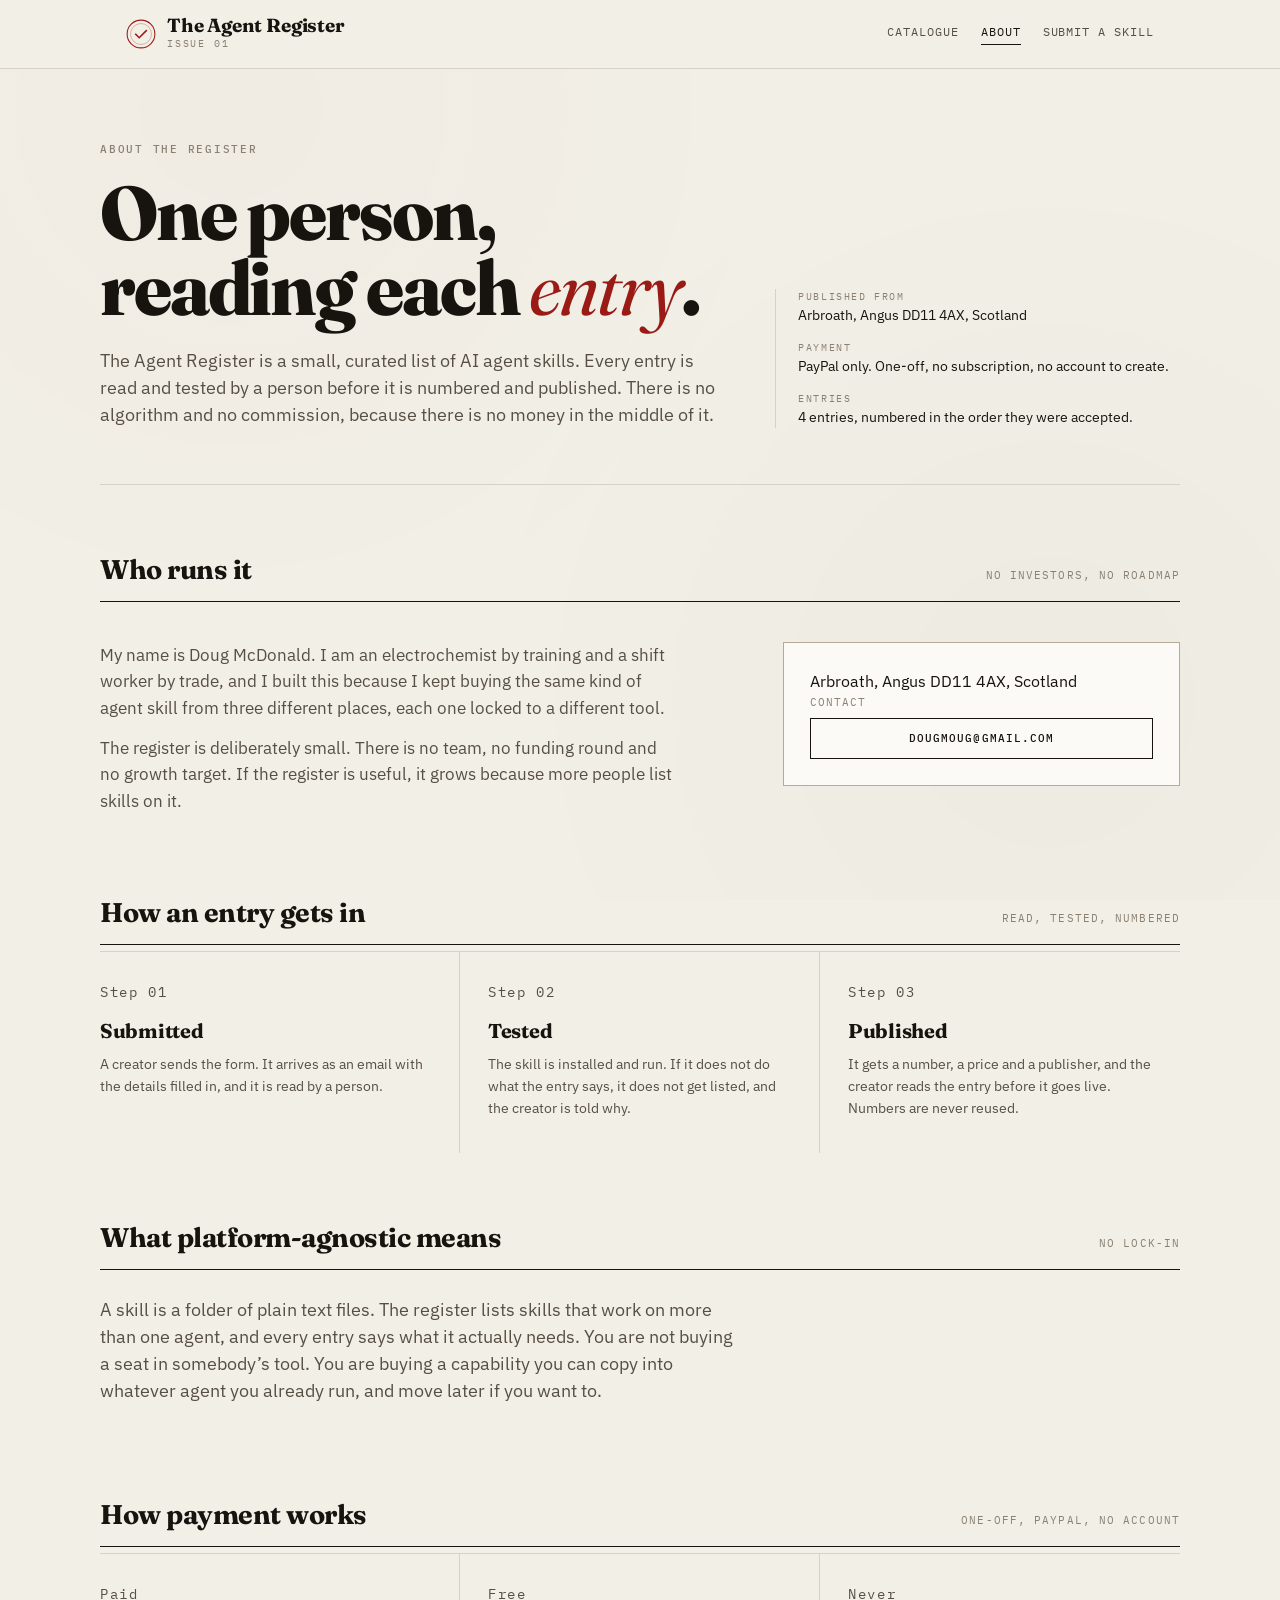
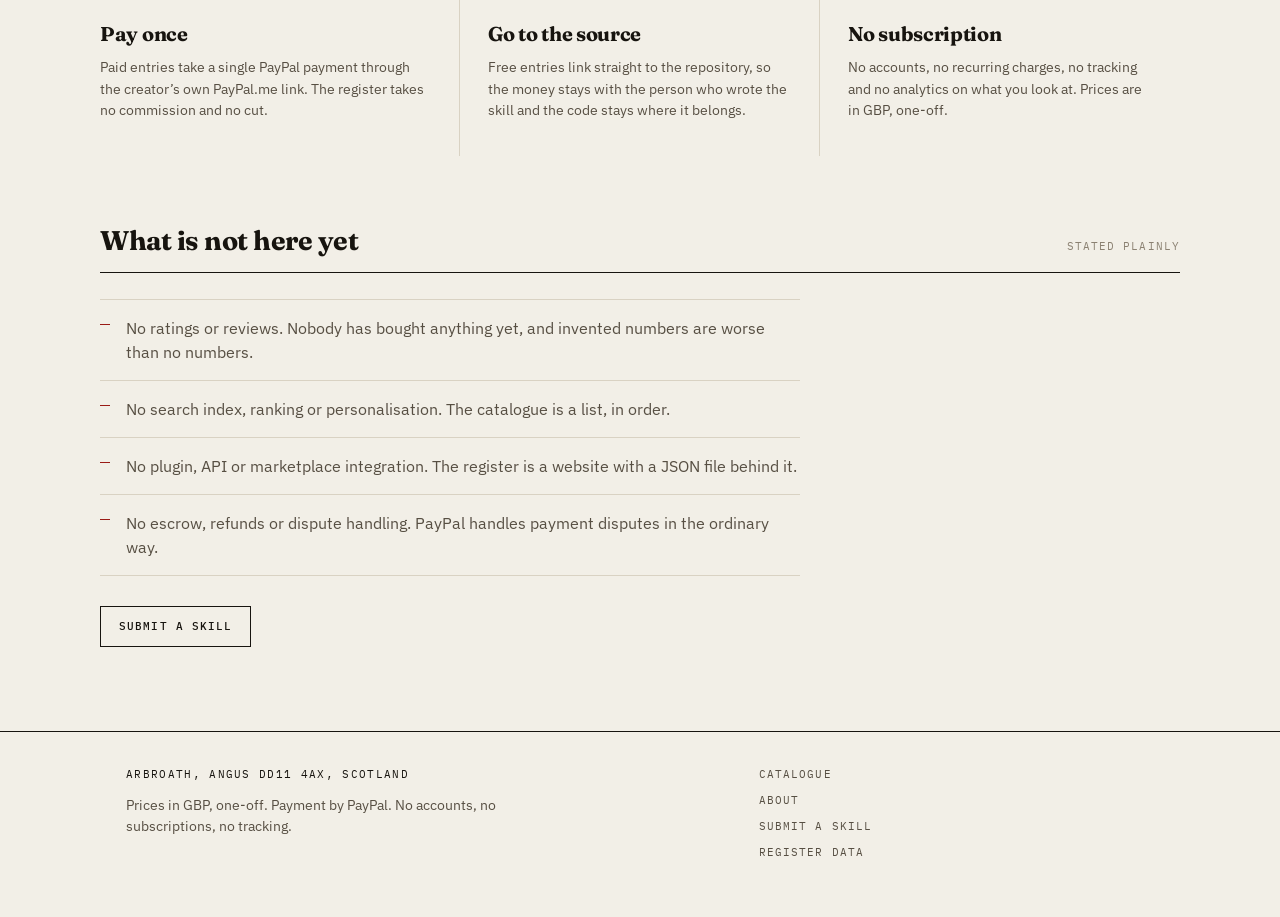
==== about.html @ f07fa133 "Add About page: who runs the register and how an entry gets in The outreach email links to the site," ====
<!DOCTYPE html>
<html lang="en-GB">
<head>
<meta charset="UTF-8">
<meta name="viewport" content="width=device-width, initial-scale=1.0">
<title>About &mdash; The Agent Register</title>
<meta name="description" content="Who runs The Agent Register, how an entry gets listed, and how payment works. Published from Arbroath, Angus.">
<link rel="preconnect" href="https://fonts.googleapis.com">
<link rel="preconnect" href="https://fonts.gstatic.com" crossorigin>
<link rel="stylesheet" href="https://fonts.googleapis.com/css2?family=Fraunces:ital,opsz,wght@0,9..144,400..800;1,9..144,400..800&family=IBM+Plex+Mono:wght@400;500&family=IBM+Plex+Sans:wght@400;500&display=swap">
<link rel="stylesheet" href="styles.css">
</head>
<body>

<header class="masthead">
  <div class="wrap masthead-inner">
    <a class="wordmark" href="index.html">
      <svg class="wordmark-mark" viewBox="0 0 40 40" aria-hidden="true">
        <circle cx="20" cy="20" r="18.5" fill="none" stroke="#9a1b16" stroke-width="1.4"/>
        <circle cx="20" cy="20" r="14" fill="none" stroke="#9a1b16" stroke-width="0.7" opacity="0.55"/>
        <path d="M13 20.4l4.6 4.6L27 15.6" fill="none" stroke="#9a1b16" stroke-width="2.1" stroke-linecap="square"/>
      </svg>
      <span>
        <span class="wordmark-text">The Agent Register</span>
        <span class="wordmark-sub" id="wordmark-issue">Issue 01</span>
      </span>
    </a>
    <nav class="nav" aria-label="Primary">
      <a href="index.html">Catalogue</a>
      <a href="about.html" aria-current="page">About</a>
      <a href="submit.html">Submit a skill</a>
    </nav>
  </div>
</header>

<main>
  <section class="wrap hero">
    <div>
      <p class="eyebrow" style="margin-bottom:18px">About the register</p>
      <h1>One person,<br>reading each <em>entry</em>.</h1>
      <p class="lede">The Agent Register is a small, curated list of AI agent skills. Every entry
        is read and tested by a person before it is numbered and published. There is no
        algorithm and no commission, because there is no money in the middle of it.</p>
    </div>
    <dl class="hero-facts">
      <div class="fact">
        <dt>Published from</dt>
        <dd id="hero-place">Arbroath, Angus DD11 4AX, Scotland</dd>
      </div>
      <div class="fact">
        <dt>Payment</dt>
        <dd>PayPal only. One-off, no subscription, no account to create.</dd>
      </div>
      <div class="fact">
        <dt>Entries</dt>
        <dd id="fact-count">Four entries, numbered in the order they were accepted.</dd>
      </div>
    </dl>
  </section>

  <section class="wrap section">
    <div class="section-head">
      <h2>Who runs it</h2>
      <p class="section-note">No investors, no roadmap</p>
    </div>
    <div class="entry-detail" style="padding-top:34px">
      <div>
        <p class="entry-desc" style="font-size:17px">
          My name is Doug McDonald. I am an electrochemist by training and a shift worker by
          trade, and I built this because I kept buying the same kind of agent skill from three
          different places, each one locked to a different tool.
        </p>
        <p class="entry-desc" style="font-size:17px">
          The register is deliberately small. There is no team, no funding round and no growth
          target. If the register is useful, it grows because more people list skills on it.
        </p>
      </div>
      <div class="buy-box">
        <p class="place" id="about-place">Arbroath, Angus DD11 4AX, Scotland</p>
        <p style="font-family:var(--mono);font-size:10.5px;letter-spacing:.1em;text-transform:uppercase;color:var(--ink-3);margin-bottom:8px">Contact</p>
        <a class="btn" href="mailto:dougmoug@gmail.com">dougmoug@gmail.com</a>
      </div>
    </div>
  </section>

  <section class="wrap section">
    <div class="section-head">
      <h2>How an entry gets in</h2>
      <p class="section-note">Read, tested, numbered</p>
    </div>
    <div class="steps">
      <div class="step">
        <p class="step-n">Step 01</p>
        <h3>Submitted</h3>
        <p>A creator sends the form. It arrives as an email with the details filled in, and it is read by a person.</p>
      </div>
      <div class="step">
        <p class="step-n">Step 02</p>
        <h3>Tested</h3>
        <p>The skill is installed and run. If it does not do what the entry says, it does not get listed, and the creator is told why.</p>
      </div>
      <div class="step">
        <p class="step-n">Step 03</p>
        <h3>Published</h3>
        <p>It gets a number, a price and a publisher, and the creator reads the entry before it goes live. Numbers are never reused.</p>
      </div>
    </div>
  </section>

  <section class="wrap section">
    <div class="section-head">
      <h2>What platform-agnostic means</h2>
      <p class="section-note">No lock-in</p>
    </div>
    <p class="lede" style="margin-top:26px;margin-bottom:26px">
      A skill is a folder of plain text files. The register lists skills that work on more than
      one agent, and every entry says what it actually needs. You are not buying a seat in
      somebody&rsquo;s tool. You are buying a capability you can copy into whatever agent you
      already run, and move later if you want to.
    </p>
  </section>

  <section class="wrap section">
    <div class="section-head">
      <h2>How payment works</h2>
      <p class="section-note">One-off, PayPal, no account</p>
    </div>
    <div class="steps">
      <div class="step">
        <p class="step-n">Paid</p>
        <h3>Pay once</h3>
        <p>Paid entries take a single PayPal payment through the creator&rsquo;s own PayPal.me link. The register takes no commission and no cut.</p>
      </div>
      <div class="step">
        <p class="step-n">Free</p>
        <h3>Go to the source</h3>
        <p>Free entries link straight to the repository, so the money stays with the person who wrote the skill and the code stays where it belongs.</p>
      </div>
      <div class="step">
        <p class="step-n">Never</p>
        <h3>No subscription</h3>
        <p>No accounts, no recurring charges, no tracking and no analytics on what you look at. Prices are in GBP, one-off.</p>
      </div>
    </div>
  </section>

  <section class="wrap section">
    <div class="section-head">
      <h2>What is not here yet</h2>
      <p class="section-note">Stated plainly</p>
    </div>
    <ul class="plain-list">
      <li>No ratings or reviews. Nobody has bought anything yet, and invented numbers are worse than no numbers.</li>
      <li>No search index, ranking or personalisation. The catalogue is a list, in order.</li>
      <li>No plugin, API or marketplace integration. The register is a website with a JSON file behind it.</li>
      <li>No escrow, refunds or dispute handling. PayPal handles payment disputes in the ordinary way.</li>
    </ul>
    <a class="btn" href="submit.html" style="margin-top:30px">Submit a skill</a>
  </section>
</main>

<footer class="colophon">
  <div class="wrap colophon-grid">
    <div>
      <p class="place" id="colophon-place">Arbroath, Angus DD11 4AX, Scotland</p>
      <p id="colophon-note">Prices in GBP, one-off. Payment by PayPal. No accounts, no subscriptions, no tracking.</p>
    </div>
    <div class="colophon-links">
      <a href="index.html">Catalogue</a>
      <a href="about.html">About</a>
      <a href="submit.html">Submit a skill</a>
      <a href="skills.json">Register data</a>
    </div>
  </div>
</footer>

<script>
fetch('skills.json')
  .then(function (response) {
    if (!response.ok) throw new Error('HTTP ' + response.status);
    return response.json();
  })
  .then(function (data) {
    var config = data.marketplace;
    document.documentElement.lang = config.locale;
    var count = (data.skills || []).length;
    ['hero-place', 'about-place', 'colophon-place'].forEach(function (id) {
      var el = document.getElementById(id);
      if (el) el.textContent = config.place;
    });
    var note = document.getElementById('colophon-note');
    if (note) {
      note.textContent = 'Prices in ' + config.currency + ', one-off. Payment by PayPal. ' +
        'No accounts, no subscriptions, no tracking.';
    }
    var issue = document.getElementById('wordmark-issue');
    if (issue && config.issue) issue.textContent = config.issue;
    var fact = document.getElementById('fact-count');
    if (fact) {
      fact.textContent = count + (count === 1 ? ' entry, ' : ' entries, ') +
        'numbered in the order they were accepted.';
    }
  })
  .catch(function (err) { console.error(err); });
</script>
</body>
</html>
---- styles.css ----
:root {
  --paper: #f2efe7;
  --paper-raised: #fbfaf6;
  --ink: #17140f;
  --ink-2: #574f43;
  --ink-3: #8b8172;
  --rule: #d9d2c3;
  --rule-strong: #b4aa97;
  --seal: #9a1b16;
  --seal-2: #781310;
  --seal-wash: rgba(154, 27, 22, 0.07);
  --serif: "Fraunces", "Iowan Old Style", Georgia, "Times New Roman", serif;
  --sans: "IBM Plex Sans", system-ui, -apple-system, sans-serif;
  --mono: "IBM Plex Mono", ui-monospace, "Cascadia Mono", Consolas, monospace;
  --wrap: 1080px;
  --gutter: 26px;
  --ease: cubic-bezier(0.2, 0.7, 0.3, 1);
}

* { box-sizing: border-box; margin: 0; padding: 0; }

html { -webkit-text-size-adjust: 100%; }

body {
  font-family: var(--sans);
  background: var(--paper);
  color: var(--ink);
  line-height: 1.55;
  font-size: 16px;
  -webkit-font-smoothing: antialiased;
}

/* Paper grain — a single fixed layer, no images. */
body::before {
  content: "";
  position: fixed;
  inset: 0;
  pointer-events: none;
  z-index: 0;
  opacity: 0.5;
  background:
    radial-gradient(circle at 18% 12%, rgba(154, 27, 22, 0.035), transparent 42%),
    radial-gradient(circle at 82% 78%, rgba(23, 20, 15, 0.04), transparent 46%);
}

.wrap {
  position: relative;
  z-index: 1;
  max-width: var(--wrap);
  margin: 0 auto;
  padding: 0 var(--gutter);
}

a { color: var(--seal); }
a:hover { color: var(--seal-2); }

::selection { background: var(--seal); color: var(--paper-raised); }

:focus-visible {
  outline: 2px solid var(--seal);
  outline-offset: 3px;
}

/* ---------- Type primitives ---------- */

.eyebrow {
  font-family: var(--mono);
  font-size: 11px;
  font-weight: 500;
  letter-spacing: 0.16em;
  text-transform: uppercase;
  color: var(--ink-3);
}

.serif {
  font-family: var(--serif);
  font-variation-settings: "SOFT" 0, "WONK" 1;
  font-optical-sizing: auto;
  letter-spacing: -0.015em;
}

.lede {
  font-size: 18px;
  line-height: 1.5;
  color: var(--ink-2);
  max-width: 58ch;
}

/* ---------- Masthead ---------- */

.masthead {
  border-bottom: 1px solid var(--rule);
  background: var(--paper);
  position: sticky;
  top: 0;
  z-index: 20;
  backdrop-filter: saturate(140%) blur(6px);
}

.masthead-inner {
  display: flex;
  align-items: center;
  justify-content: space-between;
  gap: 20px;
  min-height: 68px;
  flex-wrap: wrap;
}

.wordmark {
  display: flex;
  align-items: center;
  gap: 11px;
  text-decoration: none;
  color: var(--ink);
}

.wordmark:hover { color: var(--ink); }

.wordmark-mark {
  width: 30px;
  height: 30px;
  flex: none;
  display: block;
}

.wordmark-text {
  font-family: var(--serif);
  font-variation-settings: "SOFT" 0, "WONK" 1;
  font-weight: 700;
  font-size: 19px;
  letter-spacing: -0.01em;
  line-height: 1.05;
  display: block;
}

.wordmark-sub {
  font-family: var(--mono);
  font-size: 10px;
  letter-spacing: 0.18em;
  text-transform: uppercase;
  color: var(--ink-3);
  display: block;
}

.nav {
  display: flex;
  align-items: center;
  gap: 22px;
  font-family: var(--mono);
  font-size: 12px;
  letter-spacing: 0.08em;
  text-transform: uppercase;
}

.nav a {
  color: var(--ink-2);
  text-decoration: none;
  padding-bottom: 2px;
  border-bottom: 1px solid transparent;
}

.nav a:hover { color: var(--seal); border-bottom-color: var(--seal); }
.nav a[aria-current="page"] { color: var(--ink); border-bottom-color: var(--ink); }

/* ---------- Hero ---------- */

.hero {
  padding: 72px 0 56px;
  border-bottom: 1px solid var(--rule);
  display: grid;
  grid-template-columns: minmax(0, 1.55fr) minmax(0, 1fr);
  gap: 48px;
  align-items: end;
}

.hero h1 {
  font-family: var(--serif);
  font-variation-settings: "SOFT" 0, "WONK" 1;
  font-weight: 800;
  font-size: clamp(40px, 6.4vw, 76px);
  line-height: 0.98;
  letter-spacing: -0.028em;
  margin-bottom: 22px;
}

.hero h1 em {
  font-style: italic;
  font-weight: 400;
  color: var(--seal);
}

.hero .lede { margin-bottom: 0; }

.hero-facts {
  border-left: 1px solid var(--rule);
  padding-left: 22px;
  display: grid;
  gap: 14px;
}

.fact dt {
  font-family: var(--mono);
  font-size: 10px;
  letter-spacing: 0.16em;
  text-transform: uppercase;
  color: var(--ink-3);
  margin-bottom: 2px;
}

.fact dd {
  font-size: 14px;
  color: var(--ink);
  line-height: 1.4;
}

/* ---------- Section headings ---------- */

.section-head {
  display: flex;
  align-items: baseline;
  justify-content: space-between;
  gap: 20px;
  flex-wrap: wrap;
  border-bottom: 1px solid var(--ink);
  padding-bottom: 10px;
  margin-bottom: 6px;
}

.section-head h2 {
  font-family: var(--serif);
  font-variation-settings: "SOFT" 0, "WONK" 1;
  font-weight: 700;
  font-size: 27px;
  letter-spacing: -0.018em;
}

.section-note {
  font-family: var(--mono);
  font-size: 11px;
  letter-spacing: 0.1em;
  text-transform: uppercase;
  color: var(--ink-3);
}

.section { padding: 64px 0 0; }

/* ---------- Controls ---------- */

.controls {
  display: flex;
  gap: 18px;
  align-items: center;
  justify-content: space-between;
  flex-wrap: wrap;
  padding: 22px 0 26px;
  border-bottom: 1px solid var(--rule);
}

.search {
  flex: 1 1 260px;
  max-width: 340px;
  display: flex;
  align-items: center;
  gap: 10px;
  border-bottom: 1px solid var(--rule-strong);
  padding-bottom: 6px;
}

.search input {
  flex: 1;
  border: none;
  background: none;
  font-family: var(--sans);
  font-size: 15px;
  color: var(--ink);
  padding: 0;
}

.search input:focus { outline: none; }
.search input::placeholder { color: var(--ink-3); }

.search-mark {
  width: 15px;
  height: 15px;
  flex: none;
  color: var(--ink-3);
  display: block;
}

.filters {
  display: flex;
  gap: 8px;
  flex-wrap: wrap;
}

.filter {
  font-family: var(--mono);
  font-size: 11px;
  letter-spacing: 0.08em;
  text-transform: uppercase;
  padding: 6px 12px;
  border: 1px solid var(--rule-strong);
  border-radius: 999px;
  background: none;
  color: var(--ink-2);
  cursor: pointer;
  transition: color 0.16s var(--ease), border-color 0.16s var(--ease), background 0.16s var(--ease);
}

.filter:hover { border-color: var(--ink); color: var(--ink); }

.filter[aria-pressed="true"] {
  background: var(--ink);
  border-color: var(--ink);
  color: var(--paper-raised);
}

/* ---------- Catalogue entries ---------- */

.entry {
  display: grid;
  grid-template-columns: 76px minmax(0, 1fr) 200px;
  gap: 26px;
  padding: 30px 0 32px;
  border-bottom: 1px solid var(--rule);
  position: relative;
  animation: rise 0.5s var(--ease) both;
}

.entry::before {
  content: "";
  position: absolute;
  left: 0;
  right: 0;
  top: -1px;
  height: 1px;
  background: var(--seal);
  transform: scaleX(0);
  transform-origin: left;
  transition: transform 0.4s var(--ease);
}

.entry:hover::before { transform: scaleX(1); }

@keyframes rise {
  from { opacity: 0; transform: translateY(9px); }
  to { opacity: 1; transform: none; }
}

@media (prefers-reduced-motion: reduce) {
  .entry { animation: none; }
  .entry::before { transition: none; }
}

.entry-no {
  font-family: var(--mono);
  font-size: 11px;
  letter-spacing: 0.1em;
  color: var(--ink-3);
  padding-top: 7px;
}

.entry-name {
  font-family: var(--serif);
  font-variation-settings: "SOFT" 0, "WONK" 1;
  font-weight: 700;
  font-size: 29px;
  line-height: 1.1;
  letter-spacing: -0.02em;
  margin-bottom: 10px;
}

.entry-name a {
  color: var(--ink);
  text-decoration: none;
}

.entry-name a:hover { color: var(--seal); }

.entry-desc {
  font-size: 15px;
  color: var(--ink-2);
  max-width: 62ch;
  margin-bottom: 14px;
}

.entry-meta {
  display: flex;
  flex-wrap: wrap;
  gap: 8px 16px;
  font-family: var(--mono);
  font-size: 10.5px;
  letter-spacing: 0.1em;
  text-transform: uppercase;
  color: var(--ink-3);
  align-items: center;
}

.entry-meta .sep { color: var(--rule-strong); }

.verified {
  color: var(--seal);
  font-weight: 600;
  display: inline-flex;
  align-items: center;
  gap: 5px;
}

.verified-mark { width: 11px; height: 11px; display: block; }

.entry-buy {
  display: flex;
  flex-direction: column;
  align-items: flex-end;
  justify-content: flex-start;
  gap: 12px;
  text-align: right;
  padding-top: 4px;
}

.price {
  font-family: var(--mono);
  font-size: 21px;
  font-weight: 500;
  letter-spacing: -0.01em;
  color: var(--ink);
}

.price-free {
  font-size: 15px;
  color: var(--ink-2);
  padding-top: 4px;
}

/* ---------- Buttons ---------- */

.btn {
  display: inline-block;
  font-family: var(--mono);
  font-size: 11px;
  letter-spacing: 0.1em;
  text-transform: uppercase;
  font-weight: 500;
  padding: 11px 18px;
  border: 1px solid var(--ink);
  text-decoration: none;
  color: var(--ink);
  background: none;
  cursor: pointer;
  transition: background 0.18s var(--ease), color 0.18s var(--ease), border-color 0.18s var(--ease);
  white-space: nowrap;
}

.btn:hover { background: var(--ink); color: var(--paper-raised); }

.btn-paypal {
  background: var(--seal);
  border-color: var(--seal);
  color: var(--paper-raised);
}

.btn-paypal:hover { background: var(--seal-2); border-color: var(--seal-2); color: var(--paper-raised); }

.btn[aria-disabled="true"] {
  border-color: var(--rule-strong);
  color: var(--ink-3);
  cursor: default;
  background: none;
}

.btn[aria-disabled="true"]:hover { background: none; color: var(--ink-3); }

/* ---------- How it works ---------- */

.steps {
  display: grid;
  grid-template-columns: repeat(3, minmax(0, 1fr));
  gap: 0;
  border-top: 1px solid var(--rule);
}

.step {
  padding: 30px 28px 34px 0;
  border-right: 1px solid var(--rule);
}

.step:last-child { border-right: none; }
.step:not(:first-child) { padding-left: 28px; }

.step-n {
  font-family: var(--mono);
  font-size: 11px;
  color: var(--seal);
  letter-spacing: 0.12em;
  margin-bottom: 12px;
}

.step h3 {
  font-family: var(--serif);
  font-variation-settings: "SOFT" 0, "WONK" 1;
  font-weight: 700;
  font-size: 20px;
  letter-spacing: -0.015em;
  margin-bottom: 8px;
}

.step p { font-size: 14px; color: var(--ink-2); }

/* ---------- Colophon ---------- */

.colophon {
  margin-top: 84px;
  border-top: 1px solid var(--ink);
  padding: 34px 0 56px;
}

.colophon-grid {
  display: grid;
  grid-template-columns: minmax(0, 1.5fr) minmax(0, 1fr);
  gap: 40px;
}

.colophon p {
  font-size: 13.5px;
  color: var(--ink-2);
  max-width: 52ch;
}

.colophon .place {
  font-family: var(--mono);
  font-size: 11px;
  letter-spacing: 0.12em;
  text-transform: uppercase;
  color: var(--ink);
  margin-bottom: 12px;
}

.colophon-links {
  font-family: var(--mono);
  font-size: 11px;
  letter-spacing: 0.1em;
  text-transform: uppercase;
  display: grid;
  gap: 9px;
  align-content: start;
}

.colophon-links a { color: var(--ink-2); text-decoration: none; }
.colophon-links a:hover { color: var(--seal); }

/* ---------- Detail page ---------- */

.entry-detail {
  padding: 56px 0 0;
  display: grid;
  grid-template-columns: minmax(0, 1.6fr) minmax(0, 1fr);
  gap: 48px;
  align-items: start;
}

.entry-detail h1 {
  font-family: var(--serif);
  font-variation-settings: "SOFT" 0, "WONK" 1;
  font-weight: 800;
  font-size: clamp(36px, 5.4vw, 62px);
  line-height: 1;
  letter-spacing: -0.028em;
  margin: 10px 0 20px;
}

.entry-detail .entry-desc { font-size: 17px; max-width: 58ch; }

.buy-box {
  border: 1px solid var(--rule-strong);
  background: var(--paper-raised);
  padding: 26px;
}

.buy-box .price { font-size: 34px; margin-bottom: 4px; }

.buy-box-note {
  font-family: var(--mono);
  font-size: 10.5px;
  letter-spacing: 0.08em;
  text-transform: uppercase;
  color: var(--ink-3);
  margin-bottom: 18px;
}

.buy-box .btn { display: block; text-align: center; }

.back {
  display: inline-block;
  margin-top: 30px;
  font-family: var(--mono);
  font-size: 11px;
  letter-spacing: 0.1em;
  text-transform: uppercase;
  color: var(--ink-2);
  text-decoration: none;
}

.back:hover { color: var(--seal); }

/* ---------- Specification sheet ---------- */

.spec {
  margin-top: 58px;
  border-top: 1px solid var(--ink);
}

.spec-row {
  display: grid;
  grid-template-columns: 200px minmax(0, 1fr);
  gap: 24px;
  padding: 15px 0;
  border-bottom: 1px solid var(--rule);
  align-items: baseline;
}

.spec-row dt {
  font-family: var(--mono);
  font-size: 10.5px;
  letter-spacing: 0.12em;
  text-transform: uppercase;
  color: var(--ink-3);
}

.spec-row dd { font-size: 15px; color: var(--ink); }

.spec-row dd .verified { font-size: 15px; }

/* ---------- Install steps ---------- */

.install { margin-top: 58px; }

.install ol { list-style: none; counter-reset: step; }

.install li {
  counter-increment: step;
  display: grid;
  grid-template-columns: 48px minmax(0, 1fr);
  gap: 18px;
  padding: 17px 0;
  border-bottom: 1px solid var(--rule);
  font-size: 15px;
  color: var(--ink-2);
  align-items: baseline;
}

.install li::before {
  content: "0" counter(step);
  font-family: var(--mono);
  font-size: 11px;
  letter-spacing: 0.1em;
  color: var(--seal);
}

.install li strong { color: var(--ink); font-weight: 500; }

/* ---------- Two column form layout ---------- */

.submit-grid {
  display: grid;
  grid-template-columns: minmax(0, 1fr) minmax(0, 300px);
  gap: 52px;
  align-items: start;
}

.submit-aside { padding-top: 34px; }

.submit-aside h3 {
  font-family: var(--serif);
  font-variation-settings: "SOFT" 0, "WONK" 1;
  font-weight: 700;
  font-size: 19px;
  letter-spacing: -0.015em;
  margin-bottom: 14px;
}

.submit-aside p {
  font-size: 14px;
  color: var(--ink-2);
  margin-bottom: 14px;
}

.submit-aside .aside-note {
  font-family: var(--mono);
  font-size: 10.5px;
  letter-spacing: 0.1em;
  text-transform: uppercase;
  color: var(--ink-3);
  border-top: 1px solid var(--rule);
  padding-top: 14px;
}

.notice {
  font-family: var(--mono);
  font-size: 12px;
  line-height: 1.7;
  color: var(--ink-2);
  border-left: 2px solid var(--seal);
  padding: 4px 0 4px 16px;
  margin-bottom: 30px;
}

/* ---------- Forms ---------- */

.form {
  border: 1px solid var(--rule-strong);
  background: var(--paper-raised);
  padding: 30px;
}

.form label {
  display: block;
  font-family: var(--mono);
  font-size: 10.5px;
  letter-spacing: 0.12em;
  text-transform: uppercase;
  color: var(--ink-2);
  margin-bottom: 7px;
}

.form input,
.form textarea,
.form select {
  width: 100%;
  padding: 11px 12px;
  font-family: var(--sans);
  font-size: 15px;
  color: var(--ink);
  background: var(--paper);
  border: 1px solid var(--rule-strong);
  border-radius: 0;
  margin-bottom: 20px;
}

.form input:focus,
.form textarea:focus,
.form select:focus {
  outline: none;
  border-color: var(--seal);
}

.form textarea { min-height: 96px; resize: vertical; }

.form .btn { width: 100%; }

.form-hint {
  font-family: var(--mono);
  font-size: 10.5px;
  color: var(--ink-3);
  margin-top: -14px;
  margin-bottom: 20px;
}

.form-status {
  font-family: var(--mono);
  font-size: 12px;
  margin-top: 16px;
  min-height: 18px;
}

.form-status.error { color: var(--seal); }
.form-status.ok { color: #2c6b3f; }

/* ---------- Empty state ---------- */

.empty {
  padding: 56px 0;
  font-family: var(--mono);
  font-size: 12px;
  letter-spacing: 0.1em;
  text-transform: uppercase;
  color: var(--ink-3);
}

.plain-list {
  list-style: none;
  margin-top: 26px;
  max-width: 70ch;
}

.plain-list li {
  position: relative;
  padding: 16px 0 16px 26px;
  border-bottom: 1px solid var(--rule);
  font-size: 15.5px;
  color: var(--ink-2);
}

.plain-list li::before {
  content: "";
  position: absolute;
  left: 0;
  top: 24px;
  width: 10px;
  height: 1px;
  background: var(--seal);
}

.plain-list li:first-child { border-top: 1px solid var(--rule); }

.load-error {
  padding: 30px 0;
  font-size: 15px;
  color: var(--seal);
}

.load-error code {
  font-family: var(--mono);
  font-size: 13px;
  background: var(--seal-wash);
  padding: 2px 6px;
}

/* ---------- Narrow ---------- */

@media (max-width: 820px) {
  .hero,
  .entry-detail,
  .colophon-grid,
  .submit-grid { grid-template-columns: minmax(0, 1fr); gap: 30px; }
  .spec-row { grid-template-columns: minmax(0, 1fr); gap: 4px; }
  .submit-aside { padding-top: 0; }
  .hero { padding: 48px 0 40px; }
  .hero-facts { border-left: none; border-top: 1px solid var(--rule); padding-left: 0; padding-top: 20px; }
  .entry { grid-template-columns: 54px minmax(0, 1fr); gap: 16px; }
  .entry-buy { grid-column: 2; flex-direction: row; align-items: center; gap: 16px; text-align: left; }
  .steps { grid-template-columns: minmax(0, 1fr); }
  .step { border-right: none; border-bottom: 1px solid var(--rule); padding: 24px 0; }
  .step:not(:first-child) { padding-left: 0; }
  .step:last-child { border-bottom: none; }
  .nav { gap: 16px; font-size: 11px; }
}
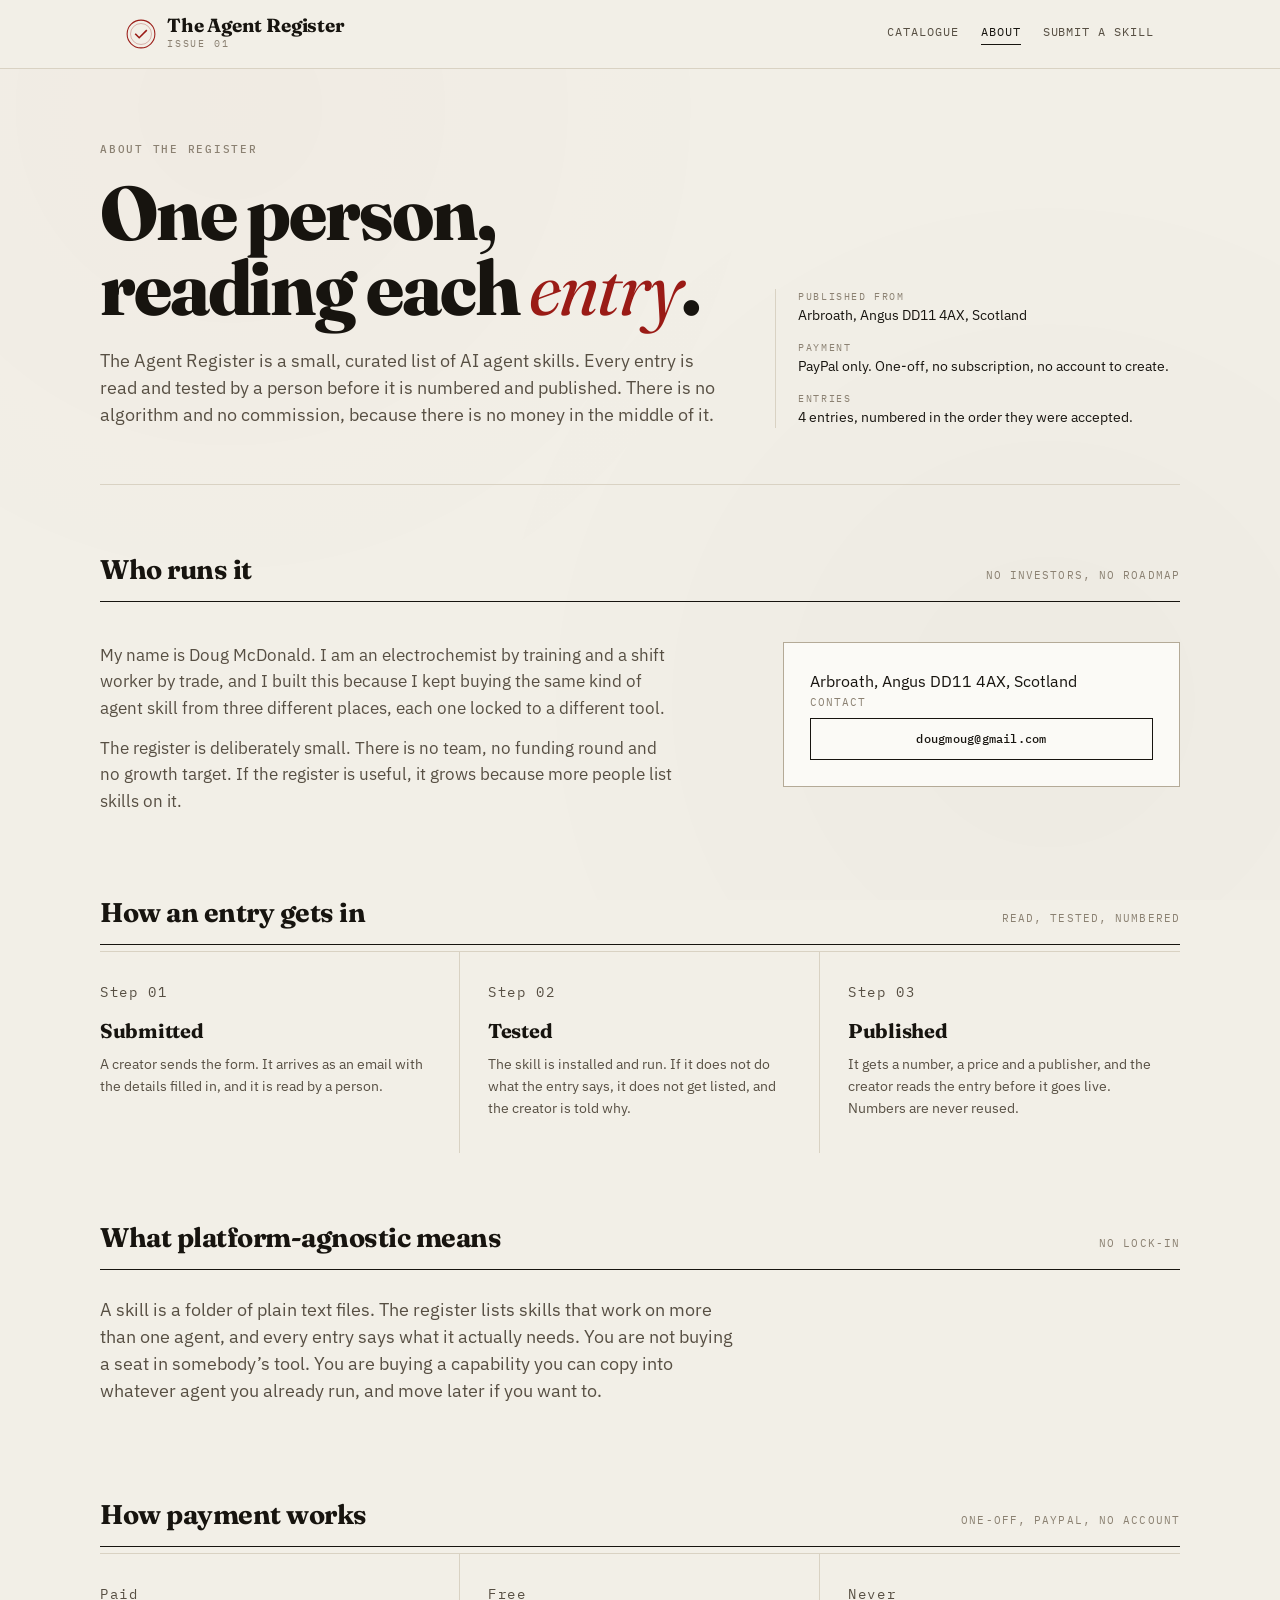
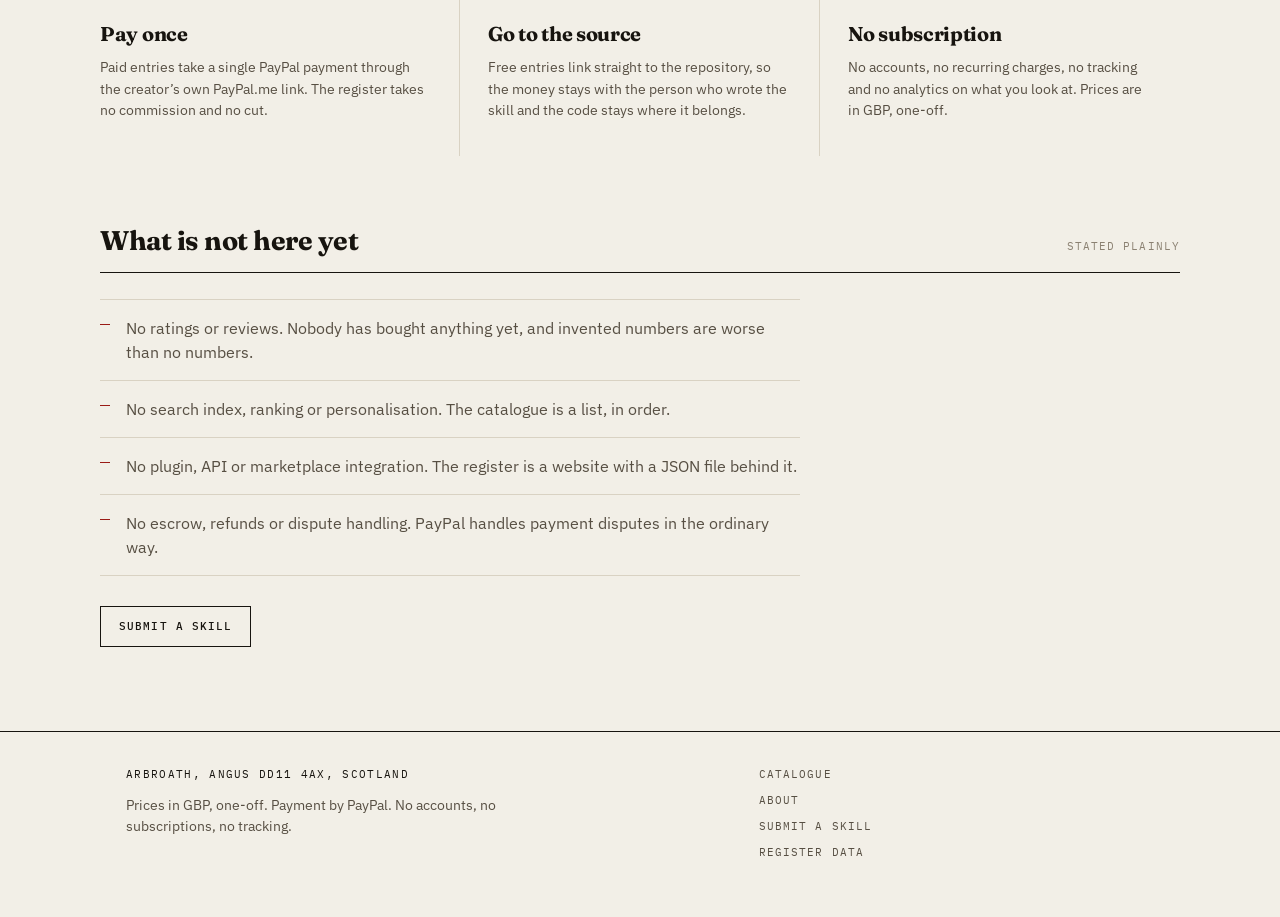
==== commit 3f09b9af: "Stop the CSS shouting the contact email address text-transform: uppercase was rendering the contact " ====
--- a/about.html
+++ b/about.html
@@ -78,7 +78,7 @@
       <div class="buy-box">
         <p class="place" id="about-place">Arbroath, Angus DD11 4AX, Scotland</p>
         <p style="font-family:var(--mono);font-size:10.5px;letter-spacing:.1em;text-transform:uppercase;color:var(--ink-3);margin-bottom:8px">Contact</p>
-        <a class="btn" href="mailto:dougmoug@gmail.com">dougmoug@gmail.com</a>
+        <a class="btn btn-plain" href="mailto:dougmoug@gmail.com">dougmoug@gmail.com</a>
       </div>
     </div>
   </section>
--- a/styles.css
+++ b/styles.css
@@ -470,6 +470,13 @@
 
 .btn[aria-disabled="true"]:hover { background: none; color: var(--ink-3); }
 
+/* An email address must never be shouted. */
+.btn-plain {
+  text-transform: none;
+  letter-spacing: 0.02em;
+  font-size: 12px;
+}
+
 /* ---------- How it works ---------- */
 
 .steps {
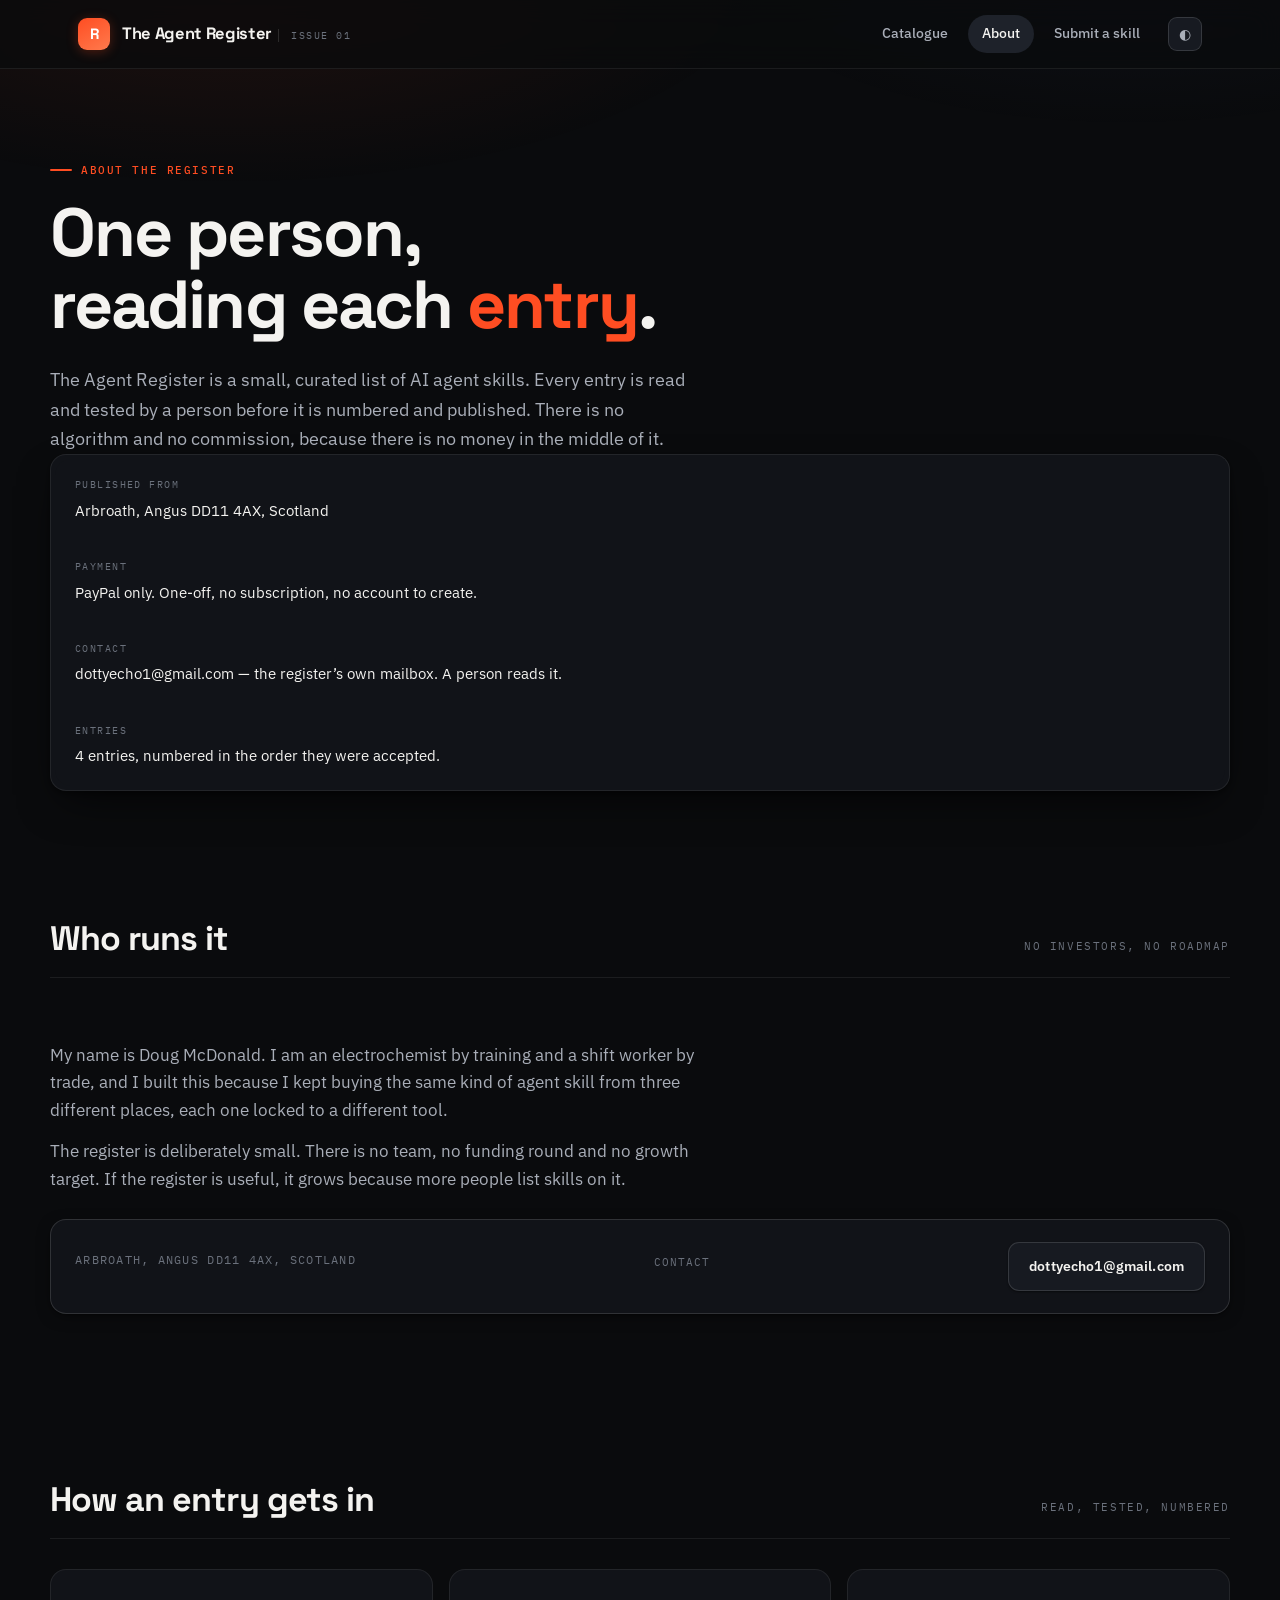
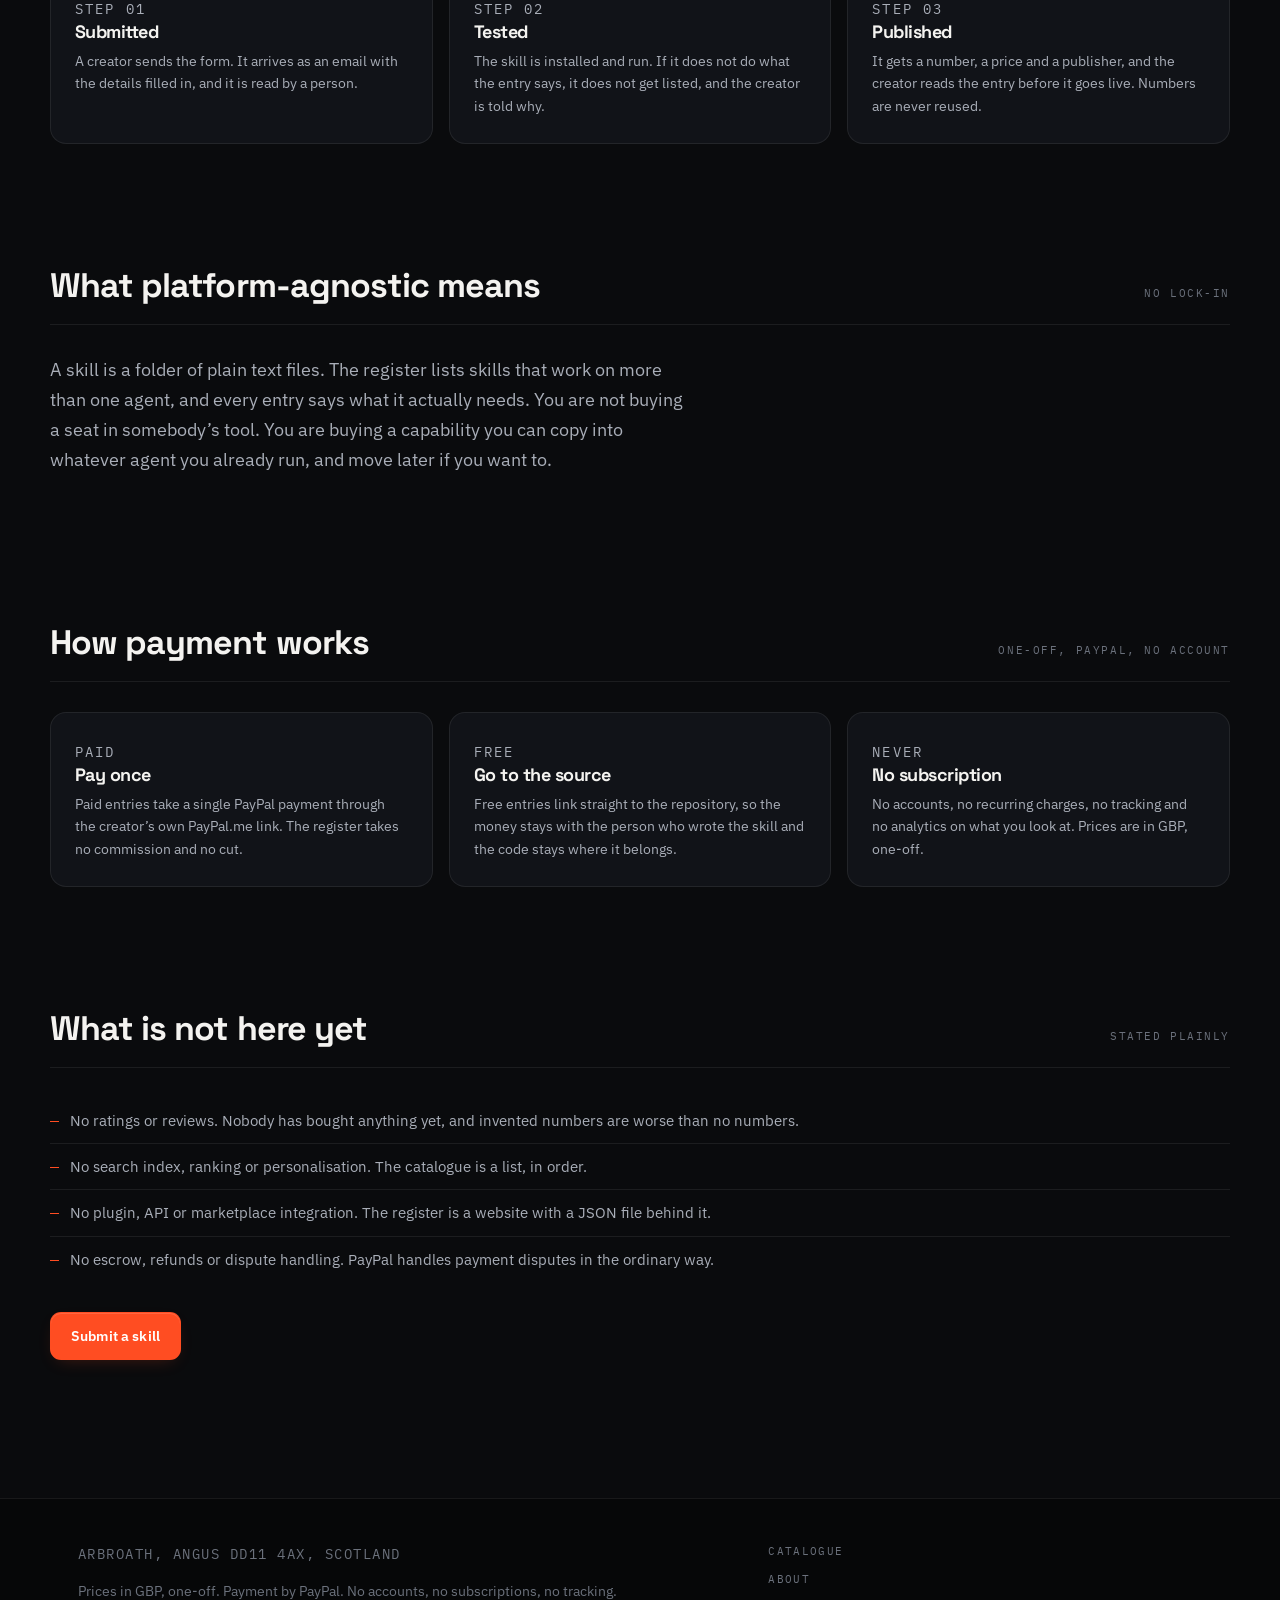
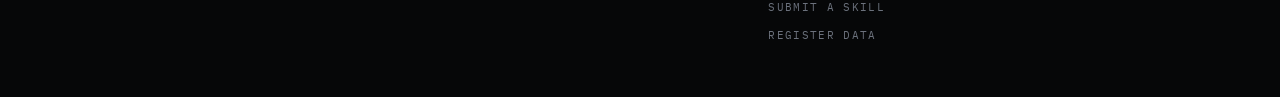
==== commit f518f84b: "Rebuild the register: dark chassis, and make "premium and proved" true The site read as a 1995 print" ====
--- a/about.html
+++ b/about.html
@@ -7,19 +7,29 @@
 <meta name="description" content="Who runs The Agent Register, how an entry gets listed, and how payment works. Published from Arbroath, Angus.">
 <link rel="preconnect" href="https://fonts.googleapis.com">
 <link rel="preconnect" href="https://fonts.gstatic.com" crossorigin>
-<link rel="stylesheet" href="https://fonts.googleapis.com/css2?family=Fraunces:ital,opsz,wght@0,9..144,400..800;1,9..144,400..800&family=IBM+Plex+Mono:wght@400;500&family=IBM+Plex+Sans:wght@400;500&display=swap">
+<link rel="stylesheet" href="https://fonts.googleapis.com/css2?family=Space+Grotesk:wght@500;600;700&family=IBM+Plex+Mono:wght@400;500&family=IBM+Plex+Sans:wght@400;500;600&display=swap">
 <link rel="stylesheet" href="styles.css">
+<script>
+  // Dark is the register's chassis, not a preference to be negotiated. An earlier
+  // version deferred to prefers-color-scheme and rendered light on any machine set
+  // to light - which produced the generic light SaaS look this design exists to
+  // avoid. The toggle is how you choose light; the default is not up for vote.
+  (function () {
+    try {
+      if (localStorage.getItem('register-theme') === 'light') {
+        document.documentElement.setAttribute('data-theme', 'light');
+      }
+    } catch (e) { /* private mode - dark is the default anyway */ }
+  })();
+</script>
+<script src="theme.js" defer></script>
 </head>
 <body>
 
 <header class="masthead">
   <div class="wrap masthead-inner">
     <a class="wordmark" href="index.html">
-      <svg class="wordmark-mark" viewBox="0 0 40 40" aria-hidden="true">
-        <circle cx="20" cy="20" r="18.5" fill="none" stroke="#9a1b16" stroke-width="1.4"/>
-        <circle cx="20" cy="20" r="14" fill="none" stroke="#9a1b16" stroke-width="0.7" opacity="0.55"/>
-        <path d="M13 20.4l4.6 4.6L27 15.6" fill="none" stroke="#9a1b16" stroke-width="2.1" stroke-linecap="square"/>
-      </svg>
+      <span class="wordmark-mark" aria-hidden="true">R</span>
       <span>
         <span class="wordmark-text">The Agent Register</span>
         <span class="wordmark-sub" id="wordmark-issue">Issue 01</span>
@@ -29,6 +39,8 @@
       <a href="index.html">Catalogue</a>
       <a href="about.html" aria-current="page">About</a>
       <a href="submit.html">Submit a skill</a>
+    <button class="theme-toggle" id="theme-toggle" type="button"
+              aria-label="Switch between dark and light" title="Switch theme">◐</button>
     </nav>
   </div>
 </header>
@@ -50,6 +62,10 @@
       <div class="fact">
         <dt>Payment</dt>
         <dd>PayPal only. One-off, no subscription, no account to create.</dd>
+      </div>
+      <div class="fact">
+        <dt>Contact</dt>
+        <dd>dottyecho1@gmail.com &mdash; the register&rsquo;s own mailbox. A person reads it.</dd>
       </div>
       <div class="fact">
         <dt>Entries</dt>
@@ -78,7 +94,7 @@
       <div class="buy-box">
         <p class="place" id="about-place">Arbroath, Angus DD11 4AX, Scotland</p>
         <p style="font-family:var(--mono);font-size:10.5px;letter-spacing:.1em;text-transform:uppercase;color:var(--ink-3);margin-bottom:8px">Contact</p>
-        <a class="btn btn-plain" href="mailto:dougmoug@gmail.com">dougmoug@gmail.com</a>
+        <a class="btn btn-plain" href="mailto:dottyecho1@gmail.com">dottyecho1@gmail.com</a>
       </div>
     </div>
   </section>
--- a/styles.css
+++ b/styles.css
@@ -1,46 +1,120 @@
+/* ==========================================================================
+   The Agent Register
+   --------------------------------------------------------------------------
+   Aesthetic: "instrument". A precision catalogue, not a printed booklet.
+
+   The register sells evidence. So the interface is built like an instrument
+   panel: dark chassis, one live accent, monospace for anything that is a fact,
+   and depth that tells you what is interactive. The thing you remember is the
+   PROOF STRIP - the band on every paid entry showing the command that was run
+   and what it returned. Nothing else in the skills market shows its working.
+
+   Type: Space Grotesk (display) / IBM Plex Sans (body) / IBM Plex Mono (data).
+   No serif. The earlier serif catalogue read as print, not product.
+   ========================================================================== */
+
+/* ---------- Tokens ---------------------------------------------------- */
+
 :root {
-  --paper: #f2efe7;
-  --paper-raised: #fbfaf6;
-  --ink: #17140f;
-  --ink-2: #574f43;
-  --ink-3: #8b8172;
-  --rule: #d9d2c3;
-  --rule-strong: #b4aa97;
-  --seal: #9a1b16;
-  --seal-2: #781310;
-  --seal-wash: rgba(154, 27, 22, 0.07);
-  --serif: "Fraunces", "Iowan Old Style", Georgia, "Times New Roman", serif;
-  --sans: "IBM Plex Sans", system-ui, -apple-system, sans-serif;
-  --mono: "IBM Plex Mono", ui-monospace, "Cascadia Mono", Consolas, monospace;
-  --wrap: 1080px;
-  --gutter: 26px;
-  --ease: cubic-bezier(0.2, 0.7, 0.3, 1);
-}
-
-* { box-sizing: border-box; margin: 0; padding: 0; }
-
-html { -webkit-text-size-adjust: 100%; }
+  /* Chassis */
+  --bg:          #0a0b0d;
+  --bg-deep:     #060708;
+  --surface:     #111318;
+  --surface-2:   #171a21;
+  --surface-3:   #1e222a;
+
+  /* Structure */
+  --line:        rgba(255, 255, 255, 0.075);
+  --line-2:      rgba(255, 255, 255, 0.13);
+  --line-hot:    rgba(255, 77, 34, 0.42);
+
+  /* Ink */
+  --ink:         #f4f3f0;
+  --ink-2:       #a9aeb8;
+  --ink-3:       #6b717c;
+
+  /* One live accent: the wax seal, modernised */
+  --accent:      #ff4d22;
+  --accent-ink:  #ffffff;
+  --accent-soft: rgba(255, 77, 34, 0.13);
+  --accent-glow: rgba(255, 77, 34, 0.28);
+
+  /* Semantics - used sparingly, only for genuine state */
+  --ok:          #37d67a;
+  --ok-soft:     rgba(55, 214, 122, 0.12);
+  --gold:        #e9b949;
+
+  /* Type */
+  --display: 'Space Grotesk', 'Segoe UI', system-ui, sans-serif;
+  --sans:    'IBM Plex Sans', 'Segoe UI', system-ui, sans-serif;
+  --mono:    'IBM Plex Mono', ui-monospace, 'Cascadia Mono', Consolas, monospace;
+
+  /* Shape */
+  --r-lg: 16px;
+  --r:    11px;
+  --r-sm: 8px;
+
+  /* Depth */
+  --lift-1: 0 1px 2px rgba(0,0,0,.5);
+  --lift-2: 0 4px 16px -4px rgba(0,0,0,.6), 0 1px 2px rgba(0,0,0,.4);
+  --lift-3: 0 18px 44px -14px rgba(0,0,0,.75), 0 2px 6px rgba(0,0,0,.45);
+
+  --wrap: 1180px;
+  --ease: cubic-bezier(.22,.61,.36,1);
+}
+
+/* Light theme. Same structure, inverted chassis. */
+[data-theme='light'] {
+  --bg:          #f6f5f2;
+  --bg-deep:     #eceae4;
+  --surface:     #ffffff;
+  --surface-2:   #fbfaf8;
+  --surface-3:   #f2f0ea;
+  --line:        rgba(10, 11, 13, 0.10);
+  --line-2:      rgba(10, 11, 13, 0.18);
+  --ink:         #0d0f13;
+  --ink-2:       #4d535e;
+  --ink-3:       #868c96;
+  --accent:      #d6370f;
+  --accent-soft: rgba(214, 55, 15, 0.09);
+  --accent-glow: rgba(214, 55, 15, 0.20);
+  --ok:          #0f9d58;
+  --ok-soft:     rgba(15, 157, 88, 0.10);
+  --gold:        #9a7412;
+  --lift-1: 0 1px 2px rgba(20,22,26,.06);
+  --lift-2: 0 4px 14px -4px rgba(20,22,26,.12), 0 1px 2px rgba(20,22,26,.06);
+  --lift-3: 0 18px 40px -16px rgba(20,22,26,.22), 0 2px 6px rgba(20,22,26,.07);
+}
+
+/* ---------- Base ------------------------------------------------------- */
+
+*, *::before, *::after { box-sizing: border-box; }
+
+html { -webkit-text-size-adjust: 100%; scroll-behavior: smooth; }
 
 body {
+  margin: 0;
+  background: var(--bg);
+  color: var(--ink);
   font-family: var(--sans);
-  background: var(--paper);
-  color: var(--ink);
-  line-height: 1.55;
   font-size: 16px;
+  line-height: 1.62;
   -webkit-font-smoothing: antialiased;
-}
-
-/* Paper grain — a single fixed layer, no images. */
+  text-rendering: optimizeLegibility;
+  overflow-x: hidden;
+}
+
+/* A single, very quiet light source at the top. Gives the page a chassis. */
 body::before {
-  content: "";
+  content: '';
   position: fixed;
-  inset: 0;
+  inset: 0 0 auto 0;
+  height: 620px;
+  background:
+    radial-gradient(900px 380px at 18% -8%, rgba(255,77,34,.10), transparent 62%),
+    radial-gradient(760px 340px at 88% -12%, rgba(120,150,255,.055), transparent 60%);
   pointer-events: none;
   z-index: 0;
-  opacity: 0.5;
-  background:
-    radial-gradient(circle at 18% 12%, rgba(154, 27, 22, 0.035), transparent 42%),
-    radial-gradient(circle at 82% 78%, rgba(23, 20, 15, 0.04), transparent 46%);
 }
 
 .wrap {
@@ -48,53 +122,83 @@
   z-index: 1;
   max-width: var(--wrap);
   margin: 0 auto;
-  padding: 0 var(--gutter);
-}
-
-a { color: var(--seal); }
-a:hover { color: var(--seal-2); }
-
-::selection { background: var(--seal); color: var(--paper-raised); }
-
-:focus-visible {
-  outline: 2px solid var(--seal);
+  padding: 0 28px;
+}
+
+a { color: var(--ink); text-decoration: none; }
+a:focus-visible, button:focus-visible, input:focus-visible,
+select:focus-visible, textarea:focus-visible {
+  outline: 2px solid var(--accent);
   outline-offset: 3px;
-}
-
-/* ---------- Type primitives ---------- */
+  border-radius: 4px;
+}
+
+img, svg { max-width: 100%; display: block; }
+
+::selection { background: var(--accent); color: var(--accent-ink); }
+
+/* ---------- Type ------------------------------------------------------- */
+
+h1, h2, h3, h4 {
+  font-family: var(--display);
+  font-weight: 700;
+  line-height: 1.06;
+  letter-spacing: -0.028em;
+  margin: 0;
+}
+
+p { margin: 0 0 1.1em; }
+p:last-child { margin-bottom: 0; }
+
+/* Small caps label. Used for anything that is a fact, not a sentence. */
+.eyebrow, .section-note, .step-n, .entry-meta, .proof-step, .fact dt,
+.plain-list li::marker {
+  font-family: var(--mono);
+  text-transform: uppercase;
+  letter-spacing: 0.15em;
+}
 
 .eyebrow {
-  font-family: var(--mono);
-  font-size: 11px;
+  display: inline-flex;
+  align-items: center;
+  gap: 9px;
+  font-size: 10.5px;
   font-weight: 500;
-  letter-spacing: 0.16em;
-  text-transform: uppercase;
-  color: var(--ink-3);
-}
-
-.serif {
-  font-family: var(--serif);
-  font-variation-settings: "SOFT" 0, "WONK" 1;
-  font-optical-sizing: auto;
-  letter-spacing: -0.015em;
+  color: var(--accent);
+  margin-bottom: 20px;
+}
+.eyebrow::before {
+  content: '';
+  width: 22px; height: 2px;
+  background: var(--accent);
+  border-radius: 2px;
 }
 
 .lede {
   font-size: 18px;
-  line-height: 1.5;
+  line-height: 1.66;
   color: var(--ink-2);
   max-width: 58ch;
 }
 
-/* ---------- Masthead ---------- */
+.place {
+  font-family: var(--mono);
+  font-size: 11.5px;
+  letter-spacing: 0.11em;
+  text-transform: uppercase;
+  color: var(--ink-3);
+}
+
+/* ---------- Masthead --------------------------------------------------- */
 
 .masthead {
-  border-bottom: 1px solid var(--rule);
-  background: var(--paper);
   position: sticky;
   top: 0;
-  z-index: 20;
-  backdrop-filter: saturate(140%) blur(6px);
+  z-index: 60;
+  background: color-mix(in srgb, var(--bg) 82%, transparent);
+  backdrop-filter: saturate(180%) blur(14px);
+  -webkit-backdrop-filter: saturate(180%) blur(14px);
+  border-bottom: 1px solid var(--line);
 }
 
 .masthead-inner {
@@ -102,742 +206,987 @@
   align-items: center;
   justify-content: space-between;
   gap: 20px;
-  min-height: 68px;
-  flex-wrap: wrap;
-}
-
-.wordmark {
-  display: flex;
+  height: 68px;
+}
+
+.wordmark { display: flex; align-items: center; gap: 12px; min-width: 0; }
+
+.wordmark-mark {
+  flex: none;
+  width: 32px; height: 32px;
+  display: grid;
+  place-items: center;
+  border-radius: 9px;
+  background: linear-gradient(150deg, var(--accent), #ff7a4d);
+  color: #fff;
+  box-shadow: 0 2px 12px var(--accent-glow);
+  font-size: 15px;
+  font-weight: 700;
+  font-family: var(--display);
+}
+.wordmark-text {
+  font-family: var(--display);
+  font-weight: 700;
+  font-size: 16.5px;
+  letter-spacing: -0.02em;
+  white-space: nowrap;
+}
+.wordmark-sub {
+  font-family: var(--mono);
+  font-size: 10px;
+  letter-spacing: 0.15em;
+  text-transform: uppercase;
+  color: var(--ink-3);
+  padding-left: 12px;
+  margin-left: 2px;
+  border-left: 1px solid var(--line-2);
+  white-space: nowrap;
+}
+
+.nav { display: flex; align-items: center; gap: 6px; }
+
+.nav a {
+  padding: 8px 14px;
+  border-radius: 99px;
+  font-size: 13.5px;
+  font-weight: 500;
+  color: var(--ink-2);
+  transition: color .16s var(--ease), background .16s var(--ease);
+}
+.nav a:hover { color: var(--ink); background: var(--surface-2); }
+.nav a[aria-current='page'] { color: var(--ink); background: var(--surface-3); }
+
+.theme-toggle {
+  flex: none;
+  width: 34px; height: 34px;
+  display: grid; place-items: center;
+  margin-left: 8px;
+  padding: 0;
+  border: 1px solid var(--line-2);
+  border-radius: 9px;
+  background: var(--surface-2);
+  color: var(--ink-2);
+  cursor: pointer;
+  font-size: 14px;
+  transition: color .16s var(--ease), border-color .16s var(--ease);
+}
+.theme-toggle:hover { color: var(--ink); border-color: var(--line-hot); }
+
+/* ---------- Buttons ---------------------------------------------------- */
+
+.btn {
+  display: inline-flex;
   align-items: center;
-  gap: 11px;
-  text-decoration: none;
-  color: var(--ink);
-}
-
-.wordmark:hover { color: var(--ink); }
-
-.wordmark-mark {
-  width: 30px;
-  height: 30px;
-  flex: none;
-  display: block;
-}
-
-.wordmark-text {
-  font-family: var(--serif);
-  font-variation-settings: "SOFT" 0, "WONK" 1;
-  font-weight: 700;
-  font-size: 19px;
-  letter-spacing: -0.01em;
-  line-height: 1.05;
-  display: block;
-}
-
-.wordmark-sub {
-  font-family: var(--mono);
-  font-size: 10px;
-  letter-spacing: 0.18em;
-  text-transform: uppercase;
-  color: var(--ink-3);
-  display: block;
-}
-
-.nav {
-  display: flex;
-  align-items: center;
-  gap: 22px;
+  justify-content: center;
+  gap: 8px;
+  padding: 12px 20px;
+  border: 1px solid transparent;
+  border-radius: var(--r);
+  background: var(--accent);
+  color: var(--accent-ink);
+  font-family: var(--sans);
+  font-size: 14px;
+  font-weight: 600;
+  letter-spacing: 0.01em;
+  cursor: pointer;
+  box-shadow: 0 1px 0 rgba(255,255,255,.14) inset, 0 6px 18px -8px var(--accent-glow);
+  transition: transform .14s var(--ease), box-shadow .14s var(--ease), background .14s var(--ease);
+  position: relative;
+  overflow: hidden;
+}
+.btn:hover { transform: translateY(-1px); box-shadow: 0 1px 0 rgba(255,255,255,.2) inset, 0 12px 28px -10px var(--accent-glow); }
+.btn:active { transform: translateY(0); }
+
+.btn-plain {
+  background: var(--surface-2);
+  color: var(--ink);
+  border-color: var(--line-2);
+  box-shadow: var(--lift-1);
+}
+.btn-plain:hover { border-color: var(--line-hot); background: var(--surface-3); }
+
+.btn-paypal {
   font-family: var(--mono);
   font-size: 12px;
   letter-spacing: 0.08em;
   text-transform: uppercase;
-}
-
-.nav a {
-  color: var(--ink-2);
-  text-decoration: none;
-  padding-bottom: 2px;
-  border-bottom: 1px solid transparent;
-}
-
-.nav a:hover { color: var(--seal); border-bottom-color: var(--seal); }
-.nav a[aria-current="page"] { color: var(--ink); border-bottom-color: var(--ink); }
-
-/* ---------- Hero ---------- */
-
-.hero {
-  padding: 72px 0 56px;
-  border-bottom: 1px solid var(--rule);
+  padding: 11px 18px;
+}
+
+/* ---------- Hero ------------------------------------------------------- */
+
+.hero { padding: 84px 0 68px; position: relative; }
+
+.hero-grid {
   display: grid;
-  grid-template-columns: minmax(0, 1.55fr) minmax(0, 1fr);
-  gap: 48px;
-  align-items: end;
+  grid-template-columns: minmax(0, 1.45fr) minmax(0, 1fr);
+  gap: 56px;
+  align-items: start;
 }
 
 .hero h1 {
-  font-family: var(--serif);
-  font-variation-settings: "SOFT" 0, "WONK" 1;
-  font-weight: 800;
-  font-size: clamp(40px, 6.4vw, 76px);
-  line-height: 0.98;
-  letter-spacing: -0.028em;
-  margin-bottom: 22px;
-}
-
+  font-size: clamp(38px, 6.2vw, 68px);
+  margin-bottom: 24px;
+}
 .hero h1 em {
-  font-style: italic;
-  font-weight: 400;
-  color: var(--seal);
-}
-
-.hero .lede { margin-bottom: 0; }
-
+  font-style: normal;
+  color: var(--accent);
+  position: relative;
+}
+
+/* Hero panel - the only place a card sits on the chassis. */
 .hero-facts {
-  border-left: 1px solid var(--rule);
-  padding-left: 22px;
   display: grid;
-  gap: 14px;
-}
+  gap: 1px;
+  margin: 0;
+  padding: 4px;
+  background: var(--surface);
+  border: 1px solid var(--line);
+  border-radius: var(--r-lg);
+  box-shadow: var(--lift-3);
+}
+.fact { padding: 18px 20px; background: var(--surface); }
+.fact:first-child { border-radius: var(--r-lg) 0 0 0; }
+.fact:last-child  { border-radius: 0 0 var(--r-lg) var(--r-lg); }
 
 .fact dt {
-  font-family: var(--mono);
-  font-size: 10px;
-  letter-spacing: 0.16em;
-  text-transform: uppercase;
-  color: var(--ink-3);
-  margin-bottom: 2px;
-}
-
+  font-size: 9.5px;
+  color: var(--ink-3);
+  margin-bottom: 7px;
+}
 .fact dd {
-  font-size: 14px;
-  color: var(--ink);
-  line-height: 1.4;
-}
-
-/* ---------- Section headings ---------- */
+  margin: 0;
+  font-size: 14.5px;
+  line-height: 1.55;
+  color: var(--ink);
+}
+
+/* ---------- Sections --------------------------------------------------- */
+
+.section { padding: 62px 0; position: relative; }
 
 .section-head {
   display: flex;
   align-items: baseline;
   justify-content: space-between;
-  gap: 20px;
-  flex-wrap: wrap;
-  border-bottom: 1px solid var(--ink);
-  padding-bottom: 10px;
-  margin-bottom: 6px;
-}
-
-.section-head h2 {
-  font-family: var(--serif);
-  font-variation-settings: "SOFT" 0, "WONK" 1;
-  font-weight: 700;
-  font-size: 27px;
-  letter-spacing: -0.018em;
-}
-
-.section-note {
-  font-family: var(--mono);
-  font-size: 11px;
-  letter-spacing: 0.1em;
-  text-transform: uppercase;
-  color: var(--ink-3);
-}
-
-.section { padding: 64px 0 0; }
-
-/* ---------- Controls ---------- */
+  gap: 24px;
+  padding-bottom: 20px;
+  margin-bottom: 30px;
+  border-bottom: 1px solid var(--line);
+}
+.section-head h2 { font-size: clamp(25px, 3.4vw, 34px); }
+.section-note { font-size: 10.5px; color: var(--ink-3); white-space: nowrap; }
+
+/* ---------- Controls --------------------------------------------------- */
 
 .controls {
   display: flex;
-  gap: 18px;
+  flex-wrap: wrap;
   align-items: center;
   justify-content: space-between;
-  flex-wrap: wrap;
-  padding: 22px 0 26px;
-  border-bottom: 1px solid var(--rule);
+  gap: 16px;
+  margin-bottom: 28px;
 }
 
 .search {
+  position: relative;
+  display: block; /* it is a <label>; inline made its relative box unreliable and
+                      dropped the magnifier below the field at narrow widths */
   flex: 1 1 260px;
-  max-width: 340px;
-  display: flex;
-  align-items: center;
-  gap: 10px;
-  border-bottom: 1px solid var(--rule-strong);
-  padding-bottom: 6px;
-}
-
+  max-width: 380px;
+}
 .search input {
-  flex: 1;
-  border: none;
-  background: none;
+  display: block;
+  width: 100%;
+  padding: 12px 16px 12px 42px;
+  border: 1px solid var(--line-2);
+  border-radius: var(--r);
+  background: var(--surface);
+  color: var(--ink);
   font-family: var(--sans);
-  font-size: 15px;
-  color: var(--ink);
-  padding: 0;
-}
-
-.search input:focus { outline: none; }
+  font-size: 14.5px;
+  transition: border-color .16s var(--ease), box-shadow .16s var(--ease);
+}
 .search input::placeholder { color: var(--ink-3); }
-
+.search input:focus {
+  outline: none;
+  border-color: var(--line-hot);
+  box-shadow: 0 0 0 3px var(--accent-soft);
+}
 .search-mark {
-  width: 15px;
-  height: 15px;
-  flex: none;
-  color: var(--ink-3);
-  display: block;
-}
-
-.filters {
-  display: flex;
-  gap: 8px;
-  flex-wrap: wrap;
-}
-
-.filter {
-  font-family: var(--mono);
-  font-size: 11px;
-  letter-spacing: 0.08em;
-  text-transform: uppercase;
-  padding: 6px 12px;
-  border: 1px solid var(--rule-strong);
-  border-radius: 999px;
-  background: none;
-  color: var(--ink-2);
+  position: absolute;
+  left: 15px; top: 50%;
+  transform: translateY(-50%);
+  color: var(--ink-3);
+  pointer-events: none;
+  display: grid;
+  place-items: center;
+  width: 16px; height: 16px;
+}
+/* The magnifier SVG carries no width/height of its own, so without this it lays
+   out at the default replaced-element size and swallows the heading above it. */
+.search-mark svg { width: 16px; height: 16px; display: block; }
+
+.filters { display: flex; flex-wrap: wrap; gap: 7px; }
+.filters button {
+  padding: 8px 15px;
+  border: 1px solid var(--line-2);
+  border-radius: 99px;
+  background: transparent;
+  color: var(--ink-2);
+  font-family: var(--mono);
+  font-size: 10.5px;
+  letter-spacing: 0.1em;
+  text-transform: uppercase;
   cursor: pointer;
-  transition: color 0.16s var(--ease), border-color 0.16s var(--ease), background 0.16s var(--ease);
-}
-
-.filter:hover { border-color: var(--ink); color: var(--ink); }
-
-.filter[aria-pressed="true"] {
+  transition: all .16s var(--ease);
+}
+.filters button:hover { color: var(--ink); border-color: var(--line-hot); }
+.filters button[aria-pressed='true'] {
   background: var(--ink);
   border-color: var(--ink);
-  color: var(--paper-raised);
-}
-
-/* ---------- Catalogue entries ---------- */
+  color: var(--bg);
+}
+
+/* ---------- Catalogue cards -------------------------------------------- */
+
+.catalogue { display: grid; gap: 16px; }
 
 .entry {
   display: grid;
-  grid-template-columns: 76px minmax(0, 1fr) 200px;
+  grid-template-columns: 62px minmax(0, 1fr) auto;
   gap: 26px;
-  padding: 30px 0 32px;
-  border-bottom: 1px solid var(--rule);
+  align-items: start;
+  padding: 26px 28px;
+  background: var(--surface);
+  border: 1px solid var(--line);
+  border-radius: var(--r-lg);
+  box-shadow: var(--lift-1);
+  transition: transform .18s var(--ease), border-color .18s var(--ease),
+              box-shadow .18s var(--ease), background .18s var(--ease);
   position: relative;
-  animation: rise 0.5s var(--ease) both;
-}
-
-.entry::before {
-  content: "";
+  overflow: hidden;
+}
+.entry::after {
+  content: '';
   position: absolute;
-  left: 0;
-  right: 0;
-  top: -1px;
-  height: 1px;
-  background: var(--seal);
-  transform: scaleX(0);
-  transform-origin: left;
-  transition: transform 0.4s var(--ease);
-}
-
-.entry:hover::before { transform: scaleX(1); }
-
-@keyframes rise {
-  from { opacity: 0; transform: translateY(9px); }
-  to { opacity: 1; transform: none; }
-}
-
-@media (prefers-reduced-motion: reduce) {
-  .entry { animation: none; }
-  .entry::before { transition: none; }
-}
+  left: 0; top: 0; bottom: 0;
+  width: 2px;
+  background: var(--accent);
+  transform: scaleY(0);
+  transform-origin: top;
+  transition: transform .22s var(--ease);
+}
+.entry:hover {
+  transform: translateY(-2px);
+  border-color: var(--line-2);
+  background: var(--surface-2);
+  box-shadow: var(--lift-3);
+}
+.entry:hover::after { transform: scaleY(1); }
+
+/* Monogram plate - the thing that makes each entry look like an object */
+.plate {
+  flex: none;
+  width: 62px; height: 62px;
+  display: grid;
+  place-items: center;
+  border-radius: 14px;
+  background: linear-gradient(155deg, var(--surface-3), var(--surface));
+  border: 1px solid var(--line-2);
+  box-shadow: var(--lift-2), 0 1px 0 rgba(255,255,255,.05) inset;
+  font-family: var(--display);
+  font-weight: 700;
+  font-size: 21px;
+  letter-spacing: -0.03em;
+  color: var(--ink);
+  position: relative;
+  overflow: hidden;
+}
+.plate::before {
+  content: '';
+  position: absolute;
+  inset: 0;
+  background: linear-gradient(140deg, var(--accent-soft), transparent 58%);
+}
+.plate > span { position: relative; }
 
 .entry-no {
-  font-family: var(--mono);
-  font-size: 11px;
+  position: absolute;
+  top: 7px; right: 9px;
+  font-family: var(--mono);
+  font-size: 9px;
   letter-spacing: 0.1em;
   color: var(--ink-3);
-  padding-top: 7px;
 }
 
 .entry-name {
-  font-family: var(--serif);
-  font-variation-settings: "SOFT" 0, "WONK" 1;
+  font-family: var(--display);
   font-weight: 700;
-  font-size: 29px;
-  line-height: 1.1;
-  letter-spacing: -0.02em;
-  margin-bottom: 10px;
-}
-
-.entry-name a {
-  color: var(--ink);
-  text-decoration: none;
-}
-
-.entry-name a:hover { color: var(--seal); }
+  font-size: 21px;
+  letter-spacing: -0.025em;
+  margin-bottom: 8px;
+  color: var(--ink);
+}
+.entry:hover .entry-name { color: var(--accent); }
 
 .entry-desc {
   font-size: 15px;
-  color: var(--ink-2);
-  max-width: 62ch;
+  line-height: 1.62;
+  color: var(--ink-2);
+  max-width: 66ch;
   margin-bottom: 14px;
 }
 
 .entry-meta {
   display: flex;
   flex-wrap: wrap;
-  gap: 8px 16px;
-  font-family: var(--mono);
-  font-size: 10.5px;
-  letter-spacing: 0.1em;
-  text-transform: uppercase;
-  color: var(--ink-3);
   align-items: center;
-}
-
-.entry-meta .sep { color: var(--rule-strong); }
-
+  gap: 9px;
+  font-size: 10px;
+  color: var(--ink-3);
+}
+.entry-meta .sep { color: var(--line-2); }
+
+/* The verified chip - a chip, not a spellcheck squiggle */
 .verified {
-  color: var(--seal);
-  font-weight: 600;
   display: inline-flex;
   align-items: center;
-  gap: 5px;
-}
-
-.verified-mark { width: 11px; height: 11px; display: block; }
-
-.entry-buy {
+  gap: 6px;
+  padding: 4px 9px;
+  border-radius: 99px;
+  background: var(--ok-soft);
+  color: var(--ok);
+  font-family: var(--mono);
+  font-size: 9.5px;
+  letter-spacing: 0.11em;
+  text-transform: uppercase;
+  font-weight: 500;
+}
+.verified::before {
+  content: '';
+  width: 5px; height: 5px;
+  border-radius: 50%;
+  background: currentColor;
+  box-shadow: 0 0 8px currentColor;
+}
+
+.chip {
+  padding: 4px 9px;
+  border: 1px solid var(--line-2);
+  border-radius: 99px;
+  font-family: var(--mono);
+  font-size: 9.5px;
+  letter-spacing: 0.11em;
+  text-transform: uppercase;
+  color: var(--ink-3);
+}
+.chip-proved {
+  border-color: rgba(55,214,122,.35);
+  color: var(--ok);
+  background: var(--ok-soft);
+}
+
+/* ---------- The proof strip - THE anchor ------------------------------- */
+
+.proof-strip {
+  margin-top: 18px;
+  border: 1px solid var(--line-2);
+  border-left: 2px solid var(--ok);
+  border-radius: var(--r-sm);
+  background: linear-gradient(90deg, var(--ok-soft), transparent 55%), var(--surface-2);
+  padding: 13px 16px;
+}
+.proof-strip-head {
+  display: flex;
+  align-items: center;
+  gap: 8px;
+  font-family: var(--mono);
+  font-size: 9.5px;
+  letter-spacing: 0.13em;
+  text-transform: uppercase;
+  color: var(--ok);
+  margin-bottom: 9px;
+}
+.proof-strip-head::before {
+  content: '';
+  width: 5px; height: 5px;
+  border-radius: 50%;
+  background: currentColor;
+  box-shadow: 0 0 8px currentColor;
+}
+.proof-cmd {
+  font-family: var(--mono);
+  font-size: 11.5px;
+  color: var(--ink);
+  background: var(--bg-deep);
+  border: 1px solid var(--line);
+  border-radius: 5px;
+  padding: 6px 10px;
+  display: inline-block;
+  margin-bottom: 8px;
+  word-break: break-all;
+  max-width: 100%;
+}
+.proof-out {
+  font-size: 13px;
+  line-height: 1.55;
+  color: var(--ink-2);
+  display: -webkit-box;
+  -webkit-line-clamp: 2;
+  -webkit-box-orient: vertical;
+  overflow: hidden;
+}
+
+/* ---------- Entry aside (price + buy) ---------------------------------- */
+
+/* The catalogue renders the price column as .entry-buy; the detail page uses
+   .entry-aside. Same component, two names, one set of rules. */
+.entry-buy,
+.entry-aside {
   display: flex;
   flex-direction: column;
   align-items: flex-end;
-  justify-content: flex-start;
   gap: 12px;
-  text-align: right;
-  padding-top: 4px;
+  min-width: 190px;
+}
+
+.entry-includes {
+  font-size: 14px;
+  line-height: 1.6;
+  color: var(--ink-2);
+  padding: 12px 15px;
+  margin: 0 0 16px;
+  background: var(--bg-deep);
+  border: 1px solid var(--line);
+  border-left: 2px solid var(--line-hot);
+  border-radius: var(--r-sm);
+  max-width: 62ch;
 }
 
 .price {
-  font-family: var(--mono);
-  font-size: 21px;
-  font-weight: 500;
-  letter-spacing: -0.01em;
-  color: var(--ink);
-}
-
-.price-free {
-  font-size: 15px;
-  color: var(--ink-2);
-  padding-top: 4px;
-}
-
-/* ---------- Buttons ---------- */
-
-.btn {
-  display: inline-block;
-  font-family: var(--mono);
-  font-size: 11px;
-  letter-spacing: 0.1em;
-  text-transform: uppercase;
-  font-weight: 500;
-  padding: 11px 18px;
-  border: 1px solid var(--ink);
-  text-decoration: none;
-  color: var(--ink);
-  background: none;
-  cursor: pointer;
-  transition: background 0.18s var(--ease), color 0.18s var(--ease), border-color 0.18s var(--ease);
+  font-family: var(--display);
+  font-weight: 700;
+  font-size: 27px;
+  letter-spacing: -0.03em;
+  line-height: 1;
+  color: var(--ink);
   white-space: nowrap;
 }
-
-.btn:hover { background: var(--ink); color: var(--paper-raised); }
-
-.btn-paypal {
-  background: var(--seal);
-  border-color: var(--seal);
-  color: var(--paper-raised);
-}
-
-.btn-paypal:hover { background: var(--seal-2); border-color: var(--seal-2); color: var(--paper-raised); }
-
-.btn[aria-disabled="true"] {
-  border-color: var(--rule-strong);
-  color: var(--ink-3);
-  cursor: default;
-  background: none;
-}
-
-.btn[aria-disabled="true"]:hover { background: none; color: var(--ink-3); }
-
-/* An email address must never be shouted. */
-.btn-plain {
-  text-transform: none;
-  letter-spacing: 0.02em;
-  font-size: 12px;
-}
-
-/* ---------- How it works ---------- */
+.price-free { color: var(--ok); font-size: 21px; }
+
+/* ---------- Steps ------------------------------------------------------ */
 
 .steps {
   display: grid;
   grid-template-columns: repeat(3, minmax(0, 1fr));
-  gap: 0;
-  border-top: 1px solid var(--rule);
-}
-
+  gap: 16px;
+}
 .step {
-  padding: 30px 28px 34px 0;
-  border-right: 1px solid var(--rule);
-}
-
-.step:last-child { border-right: none; }
-.step:not(:first-child) { padding-left: 28px; }
-
+  padding: 26px 24px;
+  background: var(--surface);
+  border: 1px solid var(--line);
+  border-radius: var(--r-lg);
+  position: relative;
+  transition: transform .18s var(--ease), border-color .18s var(--ease);
+}
+.step:hover { transform: translateY(-2px); border-color: var(--line-2); }
 .step-n {
+  display: inline-block;
+  font-size: 10px;
+  color: var(--accent);
+  margin-bottom: 14px;
+}
+.step h3 { font-size: 18px; margin-bottom: 9px; }
+.step p { font-size: 14px; color: var(--ink-2); line-height: 1.6; margin: 0; }
+
+/* ---------- Entry detail page ------------------------------------------ */
+
+.entry-detail { padding: 54px 0 44px; position: relative; }
+
+.back {
+  display: inline-flex;
+  align-items: center;
+  gap: 8px;
+  font-family: var(--mono);
+  font-size: 10.5px;
+  letter-spacing: 0.12em;
+  text-transform: uppercase;
+  color: var(--ink-3);
+  margin-bottom: 26px;
+  transition: color .16s var(--ease);
+}
+.back:hover { color: var(--accent); }
+
+.skill-no {
   font-family: var(--mono);
   font-size: 11px;
-  color: var(--seal);
-  letter-spacing: 0.12em;
+  letter-spacing: 0.16em;
+  text-transform: uppercase;
+  color: var(--accent);
+  margin-bottom: 14px;
+}
+.skill-name {
+  font-size: clamp(32px, 5.2vw, 52px);
+  margin-bottom: 16px;
+}
+.skill-desc {
+  font-size: 17.5px;
+  line-height: 1.62;
+  color: var(--ink-2);
+  max-width: 64ch;
+  margin-bottom: 20px;
+}
+
+.buy-box {
+  margin-top: 26px;
+  padding: 22px 24px;
+  background: var(--surface);
+  border: 1px solid var(--line-2);
+  border-radius: var(--r-lg);
+  box-shadow: var(--lift-2);
+  display: flex;
+  flex-wrap: wrap;
+  align-items: center;
+  justify-content: space-between;
+  gap: 18px;
+}
+.buy-box-note {
+  flex: 1 1 240px;
+  font-size: 13.5px;
+  color: var(--ink-3);
+  line-height: 1.55;
+}
+
+/* ---------- Spec sheet ------------------------------------------------- */
+
+.spec {
+  padding: 30px 32px;
+  background: var(--surface);
+  border: 1px solid var(--line);
+  border-radius: var(--r-lg);
+}
+.spec dl, .spec-row {
+  margin: 0;
+}
+.spec-row {
+  display: grid;
+  grid-template-columns: 190px minmax(0, 1fr);
+  gap: 26px;
+  padding: 13px 0;
+  border-bottom: 1px solid var(--line);
+}
+.spec-row:last-child { border-bottom: none; }
+.spec-row dt {
+  font-family: var(--mono);
+  font-size: 10px;
+  letter-spacing: 0.13em;
+  text-transform: uppercase;
+  color: var(--ink-3);
+  padding-top: 2px;
+}
+.spec-row dd {
+  margin: 0;
+  font-size: 14.5px;
+  line-height: 1.6;
+  color: var(--ink);
+}
+
+/* .verified is a chip wherever it sits in a run of meta, but in the spec sheet it
+   lands on a <dd>, which is a block - so the chip stretched into a full-width
+   green bar. Keep the chip, lose the bar. */
+.spec-row dd.verified {
+  display: inline-flex;
+  width: auto;
+}
+
+/* ---------- Proof panel ------------------------------------------------ */
+
+.proof {
+  margin-top: 18px;
+  padding: 28px 32px 26px;
+  background:
+    linear-gradient(180deg, var(--ok-soft), transparent 42%),
+    var(--surface);
+  border: 1px solid var(--line-2);
+  border-radius: var(--r-lg);
+  box-shadow: var(--lift-2);
+}
+
+.proof-head {
+  display: flex;
+  align-items: center;
+  gap: 12px;
+  font-size: 21px;
+  margin-bottom: 14px;
+}
+.proof-seal {
+  display: inline-block;
+  padding: 5px 11px;
+  border-radius: 6px;
+  background: var(--ok);
+  color: #04140b;
+  font-family: var(--mono);
+  font-size: 9.5px;
+  font-weight: 700;
+  letter-spacing: 0.15em;
+  text-transform: uppercase;
+}
+
+.proof-claim {
+  font-size: 16px;
+  line-height: 1.66;
+  color: var(--ink);
+  max-width: 68ch;
+  margin-bottom: 20px;
+}
+
+.proof-repro {
+  margin: 18px 0 0;
+  padding: 0;
+  list-style: none;
+  border-top: 1px solid var(--line);
+}
+.proof-repro li {
+  display: flex;
+  gap: 14px;
+  align-items: baseline;
+  padding: 12px 0;
+  border-bottom: 1px solid var(--line);
+  font-size: 14px;
+  line-height: 1.6;
+  color: var(--ink-2);
+}
+.proof-step {
+  flex: none;
+  min-width: 92px;
+  font-size: 9.5px;
+  color: var(--ok);
+}
+.proof-repro code {
+  font-family: var(--mono);
+  font-size: 12px;
+  background: var(--bg-deep);
+  border: 1px solid var(--line);
+  border-radius: 5px;
+  padding: 3px 8px;
+  word-break: break-all;
+}
+
+.proof-foot {
+  margin: 15px 0 0;
+  font-family: var(--mono);
+  font-size: 10px;
+  letter-spacing: 0.11em;
+  text-transform: uppercase;
+  color: var(--ink-3);
+}
+
+/* ---------- Install steps ---------------------------------------------- */
+
+.install {
+  padding: 30px 32px;
+  background: var(--surface);
+  border: 1px solid var(--line);
+  border-radius: var(--r-lg);
+}
+.install ol { margin: 0; padding-left: 20px; }
+.install li {
+  padding: 9px 0 9px 8px;
+  font-size: 14.5px;
+  line-height: 1.6;
+  color: var(--ink-2);
+}
+.install li::marker { font-family: var(--mono); color: var(--accent); font-weight: 600; }
+.install strong { color: var(--ink); font-weight: 600; }
+
+/* ---------- Forms ------------------------------------------------------ */
+
+.submit-grid {
+  display: grid;
+  grid-template-columns: minmax(0, 1.6fr) minmax(0, 1fr);
+  gap: 26px;
+  align-items: start;
+  padding-top: 46px;
+}
+
+.form, .submit-aside {
+  padding: 30px 32px;
+  background: var(--surface);
+  border: 1px solid var(--line);
+  border-radius: var(--r-lg);
+}
+
+.form label {
+  display: block;
+  font-family: var(--mono);
+  font-size: 10px;
+  letter-spacing: 0.13em;
+  text-transform: uppercase;
+  color: var(--ink-3);
+  margin-bottom: 8px;
+}
+.form input[type='text'],
+.form input[type='url'],
+.form input[type='number'],
+.form input[type='email'],
+.form select,
+.form textarea {
+  width: 100%;
+  padding: 13px 15px;
+  border: 1px solid var(--line-2);
+  border-radius: var(--r-sm);
+  background: var(--bg-deep);
+  color: var(--ink);
+  font-family: var(--sans);
+  font-size: 15px;
+  transition: border-color .16s var(--ease), box-shadow .16s var(--ease);
+}
+.form textarea { min-height: 108px; resize: vertical; line-height: 1.6; }
+.form input:focus, .form select:focus, .form textarea:focus {
+  outline: none;
+  border-color: var(--line-hot);
+  box-shadow: 0 0 0 3px var(--accent-soft);
+}
+.form-hint {
+  font-size: 13px;
+  color: var(--ink-3);
+  line-height: 1.55;
+  margin-top: 8px;
+}
+.field { margin-bottom: 22px; }
+
+/* The free/paid radios sit in a fieldset. The browser default gives it a border
+   and seats the legend on that border, which drew a stray rule across the form.
+   Reset it and style the legend as an ordinary label. */
+.choice {
+  border: 0;
+  padding: 0;
+  margin: 0 0 22px;
+}
+.choice > legend {
+  padding: 0;
+  margin-bottom: 10px;
+  font-family: var(--mono);
+  font-size: 10px;
+  letter-spacing: 0.13em;
+  text-transform: uppercase;
+  color: var(--ink-3);
+}
+
+/* The free/paid choice. These two rules are load-bearing and are asserted by
+   test/page-render.test.js: ".form label" outranks ".choice-opt" on specificity,
+   so the radio labels must be scoped to win. Do not simplify them away. */
+.form .choice-opt {
+  display: flex;
+  gap: 11px;
+  align-items: flex-start;
+  padding: 14px 16px;
+  border: 1px solid var(--line-2);
+  border-radius: var(--r-sm);
+  background: var(--bg-deep);
+  font-family: var(--sans);
+  font-size: 14.5px;
+  letter-spacing: 0;
+  text-transform: none;
+  color: var(--ink-2);
+  cursor: pointer;
+  margin-bottom: 10px;
+  transition: all .16s var(--ease);
+}
+.form .choice-opt:last-child { border-bottom: 1px solid var(--line-2); margin-bottom: 0; }
+.form .choice-opt:hover { border-color: var(--line-hot); }
+.form .choice-opt input {
+  width: auto;
+  margin: 3px 0 0;
+  flex: none;
+  accent-color: var(--accent);
+}
+.form .choice-opt strong { color: var(--ink); font-weight: 600; display: block; }
+
+.form-status {
+  margin-top: 18px;
+  padding: 13px 16px;
+  border-radius: var(--r-sm);
+  font-size: 14px;
+  line-height: 1.55;
+  display: none;
+}
+.form-status.error, .form-status.ok { display: block; }
+.form-status.error {
+  background: var(--accent-soft);
+  border: 1px solid var(--line-hot);
+  color: var(--ink);
+}
+.form-status.ok {
+  background: var(--ok-soft);
+  border: 1px solid rgba(55,214,122,.35);
+  color: var(--ink);
+}
+
+.submit-aside h3 {
+  font-size: 17px;
   margin-bottom: 12px;
 }
-
-.step h3 {
-  font-family: var(--serif);
-  font-variation-settings: "SOFT" 0, "WONK" 1;
-  font-weight: 700;
-  font-size: 20px;
-  letter-spacing: -0.015em;
-  margin-bottom: 8px;
-}
-
-.step p { font-size: 14px; color: var(--ink-2); }
-
-/* ---------- Colophon ---------- */
+.submit-aside p { font-size: 14px; color: var(--ink-2); line-height: 1.62; }
+.aside-note {
+  font-family: var(--mono);
+  font-size: 10px;
+  letter-spacing: 0.11em;
+  text-transform: uppercase;
+  color: var(--ink-3);
+  padding-top: 16px;
+  border-top: 1px solid var(--line);
+  margin-top: 18px;
+}
+
+/* ---------- Notices, empty, lists -------------------------------------- */
+
+.notice, .load-error, .empty {
+  padding: 26px 28px;
+  background: var(--surface);
+  border: 1px solid var(--line);
+  border-radius: var(--r-lg);
+  font-size: 15px;
+  color: var(--ink-2);
+}
+.empty { text-align: center; }
+
+.plain-list { margin: 0; padding: 0; list-style: none; }
+.plain-list li {
+  padding: 11px 0 11px 20px;
+  position: relative;
+  border-bottom: 1px solid var(--line);
+  font-size: 14.5px;
+  color: var(--ink-2);
+  line-height: 1.6;
+}
+.plain-list li:last-child { border-bottom: none; }
+.plain-list li::before {
+  content: '—';
+  position: absolute;
+  left: 0;
+  color: var(--accent);
+  font-family: var(--mono);
+}
+
+/* ---------- Colophon --------------------------------------------------- */
 
 .colophon {
-  margin-top: 84px;
-  border-top: 1px solid var(--ink);
-  padding: 34px 0 56px;
-}
-
+  margin-top: 76px;
+  padding: 44px 0 52px;
+  border-top: 1px solid var(--line);
+  background: var(--bg-deep);
+}
 .colophon-grid {
   display: grid;
   grid-template-columns: minmax(0, 1.5fr) minmax(0, 1fr);
   gap: 40px;
 }
-
-.colophon p {
-  font-size: 13.5px;
-  color: var(--ink-2);
-  max-width: 52ch;
-}
-
-.colophon .place {
+.colophon p { font-size: 13.5px; color: var(--ink-3); line-height: 1.65; }
+.colophon-links { display: flex; flex-direction: column; gap: 10px; }
+.colophon-links a {
   font-family: var(--mono);
   font-size: 11px;
   letter-spacing: 0.12em;
   text-transform: uppercase;
-  color: var(--ink);
-  margin-bottom: 12px;
-}
-
-.colophon-links {
-  font-family: var(--mono);
-  font-size: 11px;
-  letter-spacing: 0.1em;
-  text-transform: uppercase;
-  display: grid;
-  gap: 9px;
-  align-content: start;
-}
-
-.colophon-links a { color: var(--ink-2); text-decoration: none; }
-.colophon-links a:hover { color: var(--seal); }
-
-/* ---------- Detail page ---------- */
-
-.entry-detail {
-  padding: 56px 0 0;
-  display: grid;
-  grid-template-columns: minmax(0, 1.6fr) minmax(0, 1fr);
-  gap: 48px;
-  align-items: start;
-}
-
-.entry-detail h1 {
-  font-family: var(--serif);
-  font-variation-settings: "SOFT" 0, "WONK" 1;
-  font-weight: 800;
-  font-size: clamp(36px, 5.4vw, 62px);
-  line-height: 1;
-  letter-spacing: -0.028em;
-  margin: 10px 0 20px;
-}
-
-.entry-detail .entry-desc { font-size: 17px; max-width: 58ch; }
-
-.buy-box {
-  border: 1px solid var(--rule-strong);
-  background: var(--paper-raised);
-  padding: 26px;
-}
-
-.buy-box .price { font-size: 34px; margin-bottom: 4px; }
-
-.buy-box-note {
-  font-family: var(--mono);
-  font-size: 10.5px;
-  letter-spacing: 0.08em;
-  text-transform: uppercase;
-  color: var(--ink-3);
-  margin-bottom: 18px;
-}
-
-.buy-box .btn { display: block; text-align: center; }
-
-.back {
-  display: inline-block;
-  margin-top: 30px;
-  font-family: var(--mono);
-  font-size: 11px;
-  letter-spacing: 0.1em;
-  text-transform: uppercase;
-  color: var(--ink-2);
-  text-decoration: none;
-}
-
-.back:hover { color: var(--seal); }
-
-/* ---------- Specification sheet ---------- */
-
-.spec {
-  margin-top: 58px;
-  border-top: 1px solid var(--ink);
-}
-
-.spec-row {
-  display: grid;
-  grid-template-columns: 200px minmax(0, 1fr);
-  gap: 24px;
-  padding: 15px 0;
-  border-bottom: 1px solid var(--rule);
-  align-items: baseline;
-}
-
-.spec-row dt {
-  font-family: var(--mono);
-  font-size: 10.5px;
-  letter-spacing: 0.12em;
-  text-transform: uppercase;
-  color: var(--ink-3);
-}
-
-.spec-row dd { font-size: 15px; color: var(--ink); }
-
-.spec-row dd .verified { font-size: 15px; }
-
-/* ---------- Install steps ---------- */
-
-.install { margin-top: 58px; }
-
-.install ol { list-style: none; counter-reset: step; }
-
-.install li {
-  counter-increment: step;
-  display: grid;
-  grid-template-columns: 48px minmax(0, 1fr);
-  gap: 18px;
-  padding: 17px 0;
-  border-bottom: 1px solid var(--rule);
-  font-size: 15px;
-  color: var(--ink-2);
-  align-items: baseline;
-}
-
-.install li::before {
-  content: "0" counter(step);
-  font-family: var(--mono);
-  font-size: 11px;
-  letter-spacing: 0.1em;
-  color: var(--seal);
-}
-
-.install li strong { color: var(--ink); font-weight: 500; }
-
-/* ---------- Two column form layout ---------- */
-
-.submit-grid {
-  display: grid;
-  grid-template-columns: minmax(0, 1fr) minmax(0, 300px);
-  gap: 52px;
-  align-items: start;
-}
-
-.submit-aside { padding-top: 34px; }
-
-.submit-aside h3 {
-  font-family: var(--serif);
-  font-variation-settings: "SOFT" 0, "WONK" 1;
-  font-weight: 700;
-  font-size: 19px;
-  letter-spacing: -0.015em;
-  margin-bottom: 14px;
-}
-
-.submit-aside p {
-  font-size: 14px;
-  color: var(--ink-2);
-  margin-bottom: 14px;
-}
-
-.submit-aside .aside-note {
-  font-family: var(--mono);
-  font-size: 10.5px;
-  letter-spacing: 0.1em;
-  text-transform: uppercase;
-  color: var(--ink-3);
-  border-top: 1px solid var(--rule);
-  padding-top: 14px;
-}
-
-.notice {
-  font-family: var(--mono);
-  font-size: 12px;
-  line-height: 1.7;
-  color: var(--ink-2);
-  border-left: 2px solid var(--seal);
-  padding: 4px 0 4px 16px;
-  margin-bottom: 30px;
-}
-
-/* ---------- Forms ---------- */
-
-.form {
-  border: 1px solid var(--rule-strong);
-  background: var(--paper-raised);
-  padding: 30px;
-}
-
-.form label {
-  display: block;
-  font-family: var(--mono);
-  font-size: 10.5px;
-  letter-spacing: 0.12em;
-  text-transform: uppercase;
-  color: var(--ink-2);
-  margin-bottom: 7px;
-}
-
-.form input,
-.form textarea,
-.form select {
-  width: 100%;
-  padding: 11px 12px;
-  font-family: var(--sans);
-  font-size: 15px;
-  color: var(--ink);
-  background: var(--paper);
-  border: 1px solid var(--rule-strong);
-  border-radius: 0;
-  margin-bottom: 20px;
-}
-
-.form input:focus,
-.form textarea:focus,
-.form select:focus {
-  outline: none;
-  border-color: var(--seal);
-}
-
-.form textarea { min-height: 96px; resize: vertical; }
-
-.form .btn { width: 100%; }
-
-.form-hint {
-  font-family: var(--mono);
-  font-size: 10.5px;
-  color: var(--ink-3);
-  margin-top: -14px;
-  margin-bottom: 20px;
-}
-
-.form-status {
-  font-family: var(--mono);
-  font-size: 12px;
-  margin-top: 16px;
-  min-height: 18px;
-}
-
-.form-status.error { color: var(--seal); }
-.form-status.ok { color: #2c6b3f; }
-
-/* ---------- Empty state ---------- */
-
-.empty {
-  padding: 56px 0;
-  font-family: var(--mono);
-  font-size: 12px;
-  letter-spacing: 0.1em;
-  text-transform: uppercase;
-  color: var(--ink-3);
-}
-
-.plain-list {
-  list-style: none;
-  margin-top: 26px;
-  max-width: 70ch;
-}
-
-.plain-list li {
-  position: relative;
-  padding: 16px 0 16px 26px;
-  border-bottom: 1px solid var(--rule);
-  font-size: 15.5px;
-  color: var(--ink-2);
-}
-
-.plain-list li::before {
-  content: "";
-  position: absolute;
-  left: 0;
-  top: 24px;
-  width: 10px;
-  height: 1px;
-  background: var(--seal);
-}
-
-.plain-list li:first-child { border-top: 1px solid var(--rule); }
-
-.load-error {
-  padding: 30px 0;
-  font-size: 15px;
-  color: var(--seal);
-}
-
-.load-error code {
-  font-family: var(--mono);
-  font-size: 13px;
-  background: var(--seal-wash);
-  padding: 2px 6px;
-}
-
-/* ---------- Narrow ---------- */
-
-@media (max-width: 820px) {
-  .hero,
-  .entry-detail,
-  .colophon-grid,
-  .submit-grid { grid-template-columns: minmax(0, 1fr); gap: 30px; }
-  .spec-row { grid-template-columns: minmax(0, 1fr); gap: 4px; }
-  .submit-aside { padding-top: 0; }
-  .hero { padding: 48px 0 40px; }
-  .hero-facts { border-left: none; border-top: 1px solid var(--rule); padding-left: 0; padding-top: 20px; }
-  .entry { grid-template-columns: 54px minmax(0, 1fr); gap: 16px; }
-  .entry-buy { grid-column: 2; flex-direction: row; align-items: center; gap: 16px; text-align: left; }
-  .steps { grid-template-columns: minmax(0, 1fr); }
-  .step { border-right: none; border-bottom: 1px solid var(--rule); padding: 24px 0; }
-  .step:not(:first-child) { padding-left: 0; }
-  .step:last-child { border-bottom: none; }
-  .nav { gap: 16px; font-size: 11px; }
-}
+  color: var(--ink-3);
+  transition: color .16s var(--ease);
+  width: fit-content;
+}
+.colophon-links a:hover { color: var(--accent); }
+
+/* ---------- Motion ----------------------------------------------------- */
+
+@keyframes rise {
+  from { opacity: 0; transform: translateY(14px); }
+  to   { opacity: 1; transform: none; }
+}
+.rise { animation: rise .5s var(--ease) both; }
+.rise-1 { animation-delay: .04s; }
+.rise-2 { animation-delay: .10s; }
+.rise-3 { animation-delay: .16s; }
+.rise-4 { animation-delay: .22s; }
+
+@media (prefers-reduced-motion: reduce) {
+  *, *::before, *::after {
+    animation-duration: .001ms !important;
+    animation-iteration-count: 1 !important;
+    transition-duration: .001ms !important;
+    scroll-behavior: auto !important;
+  }
+}
+
+/* ---------- Responsive ------------------------------------------------- */
+
+@media (max-width: 1000px) {
+  .hero-grid { grid-template-columns: 1fr; gap: 38px; }
+  .hero { padding: 62px 0 52px; }
+  .steps { grid-template-columns: 1fr; }
+  .submit-grid { grid-template-columns: 1fr; }
+  .colophon-grid { grid-template-columns: 1fr; gap: 28px; }
+}
+
+@media (max-width: 720px) {
+  .wrap { padding: 0 20px; }
+
+  /* The masthead runs out of room well before it runs out of screen: the
+     wordmark, three nav links and the toggle cannot share one 60px row at 390px
+     without colliding. Two rows is cleaner than shrinking the type until the
+     wordmark is unreadable. */
+  .masthead-inner {
+    height: auto;
+    flex-wrap: wrap;
+    padding: 10px 0;
+    row-gap: 10px;
+  }
+  .wordmark { flex: 1 1 auto; }
+  .wordmark-text { font-size: 15px; }
+  .wordmark-sub { display: none; }
+
+  .nav {
+    order: 3;
+    flex: 1 1 100%;
+    justify-content: space-between;
+    gap: 4px;
+    padding-top: 8px;
+    border-top: 1px solid var(--line);
+  }
+  .nav a { padding: 7px 10px; font-size: 13px; }
+  .theme-toggle { order: 2; margin-left: auto; }
+
+  .entry {
+    grid-template-columns: 50px minmax(0, 1fr);
+    gap: 18px;
+    padding: 20px;
+  }
+  .plate { width: 50px; height: 50px; border-radius: 12px; font-size: 18px; }
+
+  /* Price and CTA stack under the body on narrow screens rather than
+     squeezing into a column that does not exist. */
+  .entry-aside, .entry-buy {
+    grid-column: 1 / -1;
+    flex-direction: row;
+    align-items: center;
+    justify-content: space-between;
+    width: 100%;
+    min-width: 0;
+    padding-top: 4px;
+  }
+  .entry-aside .btn, .entry-buy .btn { flex: 1 1 auto; }
+
+  .section { padding: 46px 0; }
+  .hero h1 { font-size: clamp(33px, 9vw, 46px); }
+
+  .spec, .install, .form, .submit-aside, .proof { padding: 22px 20px; }
+  .spec-row { grid-template-columns: 1fr; gap: 5px; }
+  .proof-repro li { flex-direction: column; gap: 5px; }
+  .proof-step { min-width: 0; }
+
+  .controls { flex-direction: column; align-items: stretch; }
+  /* flex-basis applies on the MAIN axis. Once .controls is a column, the
+     `flex: 1 1 260px` above becomes a 260px HEIGHT, so the label grew to 260px
+     and the absolutely-positioned magnifier at top:50% fell below the field.
+     The basis must be reset to auto for the stacked layout. */
+  .search { flex: 0 0 auto; max-width: none; }
+}
